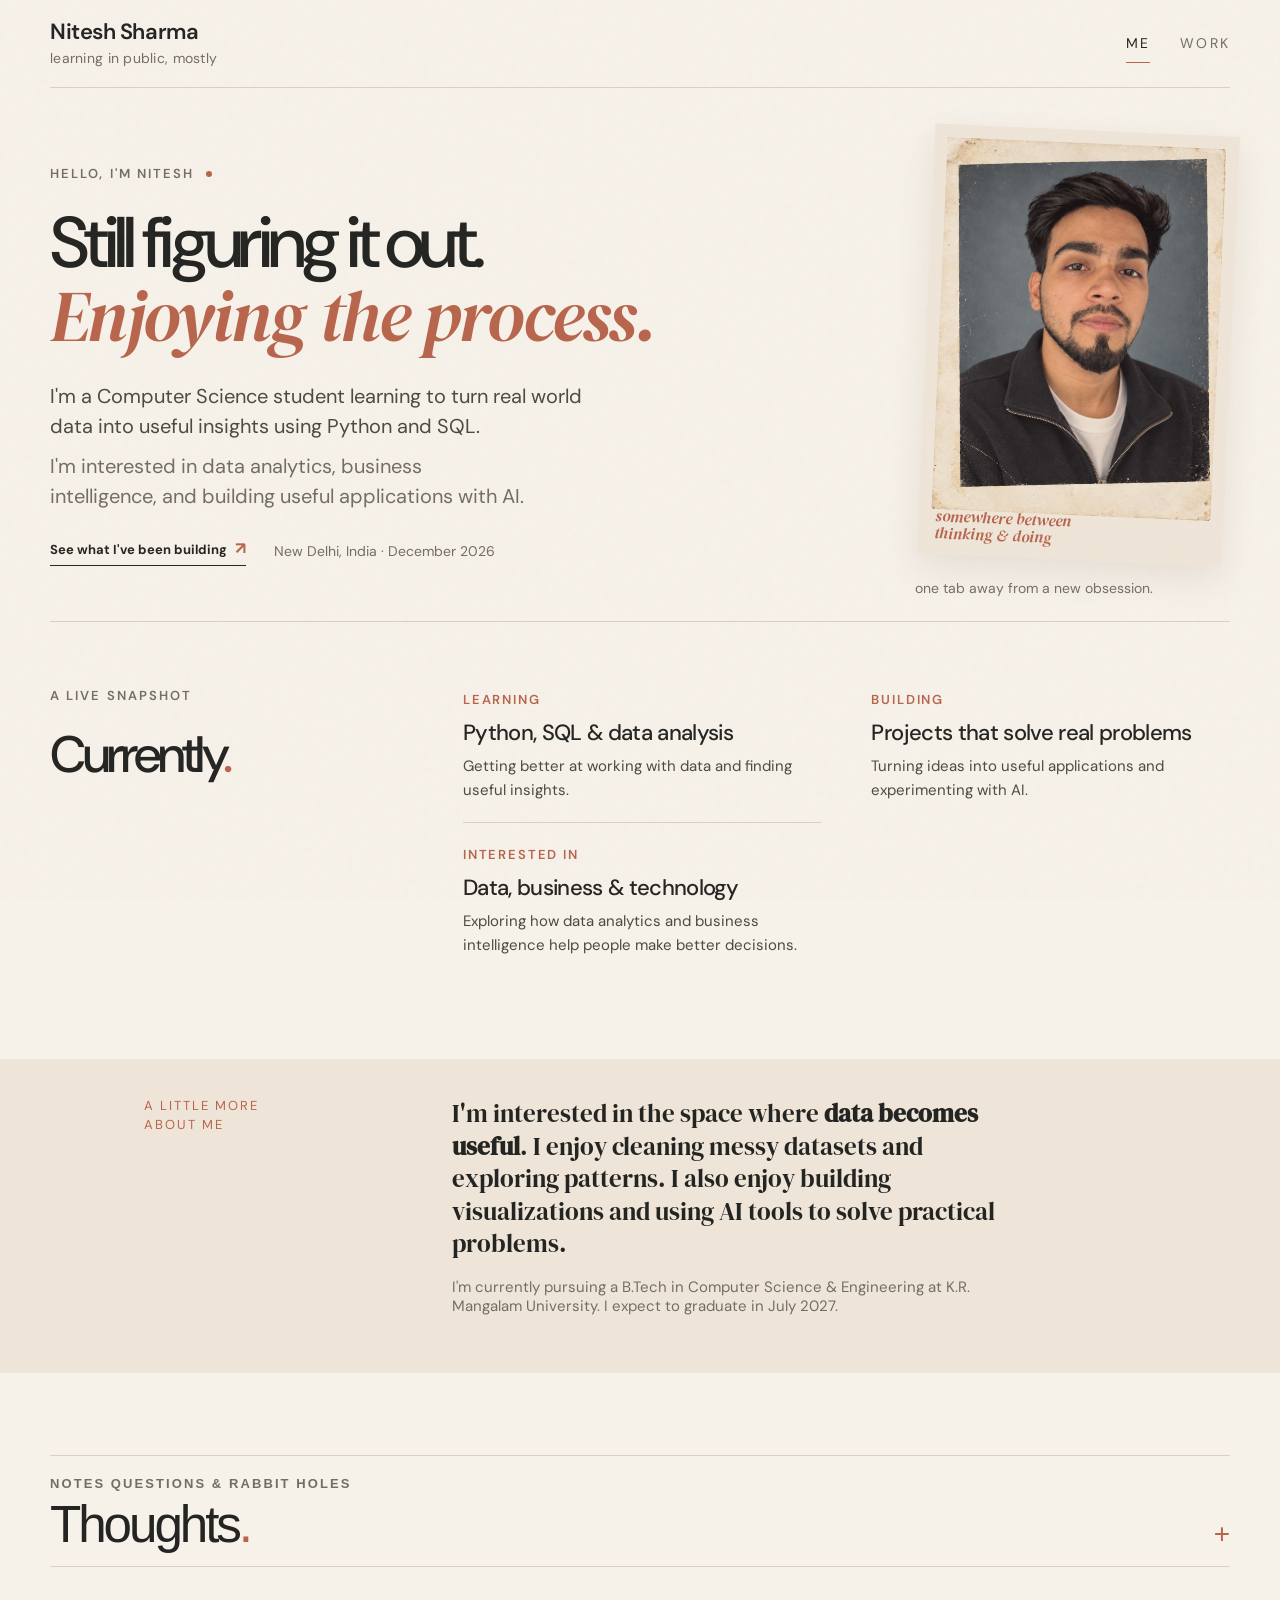
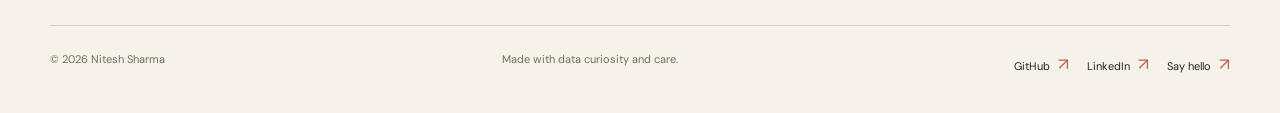
==== index.html @ 323d0383 "Update index.html for improved content clarity; enhance script.js for better project descriptions an" ====
<!doctype html>
<html lang="en">
  <head>
    <meta charset="UTF-8" />
    <meta name="viewport" content="width=device-width, initial-scale=1" />
    <meta name="description" content="Nitesh Sharma. A Computer Science student focused on data analysis business intelligence and AI applications." />
    <meta name="theme-color" content="#f6f1e9" />
    <meta property="og:title" content="Nitesh Sharma. A corner of the internet" />
    <meta property="og:description" content="Computer Science student focused on data analysis business intelligence and AI applications." />
    <meta property="og:type" content="website" />
    <meta name="twitter:card" content="summary" />
    <title>Nitesh Sharma. A corner of the internet</title>
    <link rel="preconnect" href="https://fonts.googleapis.com" />
    <link rel="preconnect" href="https://fonts.gstatic.com" crossorigin />
    <link href="https://fonts.googleapis.com/css2?family=DM+Sans:wght@400;500;600;700&family=DM+Serif+Display:ital@0;1&display=swap" rel="stylesheet" />
    <link rel="stylesheet" href="styles.css" />
  </head>
  <body>
    <div class="grain" aria-hidden="true"></div>
    <header class="site-header">
      <a class="wordmark" href="#me" data-view-link="me" aria-label="Nitesh Sharma home">
        <span>Nitesh Sharma</span>
        <small>learning in public, mostly</small>
      </a>
      <nav class="view-nav" aria-label="Primary navigation">
        <button class="view-button is-active" data-view="me" aria-pressed="true">Me</button>
        <button class="view-button" data-view="work" aria-pressed="false">Work</button>
      </nav>
    </header>

    <main id="main-content">
      <section class="view-panel is-active" data-panel="me" aria-labelledby="me-title">
        <div class="me-intro">
          <div class="intro-copy">
            <p class="eyebrow">Hello, I'm Nitesh <span class="eyebrow-dot" role="img" aria-label="spider-sense"></span></p>
            <h1 id="me-title">Still figuring it out.<br /><em>Enjoying the process.</em></h1>
            <p class="lede">I'm a Computer Science student learning to turn real world data into useful insights using Python and SQL.</p>
            <p class="lede lede-small">I'm interested in data analytics, business intelligence, and building useful applications with AI.</p>
            <div class="intro-actions">
              <button class="text-link" data-view-jump="work">See what I've been building <span>↗</span></button>
              <span class="location-note">New Delhi, India · <span id="current-date"></span></span>
            </div>
          </div>
          <figure class="portrait-wrap">
            <div class="portrait-frame">
              <img src="nitesh-details/NiteshPortrait.jpg" alt="Portrait of Nitesh Sharma" />
              <span class="portrait-caption">somewhere between<br />thinking &amp; doing</span>
            </div>
            <figcaption>one tab away from a new obsession.</figcaption>
          </figure>
        </div>

        <div class="section-rule"></div>
        <section class="currently-section" aria-labelledby="currently-title">
          <div class="section-heading">
            <p class="eyebrow">A live snapshot</p>
            <h2 id="currently-title">Currently<span class="accent">.</span></h2>
          </div>
          <div class="snapshot-list" id="snapshot-list"></div>
        </section>

        <section class="about-strip">
          <div class="about-label">A little more<br />about me</div>
          <div class="about-copy">
            <p>I'm interested in the space where <strong>data becomes useful</strong>. I enjoy cleaning messy datasets and exploring patterns. I also enjoy building visualizations and using AI tools to solve practical problems.</p>
            <p>I'm currently pursuing a B.Tech in Computer Science &amp; Engineering at K.R. Mangalam University. I expect to graduate in July 2027.</p>
          </div>
        </section>

        <section class="thoughts-section thoughts-collapsible" aria-labelledby="writing-title">
          <button class="thoughts-toggle" type="button" aria-expanded="false" aria-controls="thoughts-content">
            <span>
              <span class="eyebrow">Notes questions &amp; rabbit holes</span>
              <span class="thoughts-toggle-title" id="writing-title">Thoughts<span class="accent">.</span></span>
            </span>
            <span class="thoughts-toggle-icon" aria-hidden="true">+</span>
          </button>
          <div id="thoughts-content" class="thoughts-content" hidden>
            <p class="thoughts-intro">A place to put things before they disappear. Lessons observations and unfinished thoughts.</p>
            <div class="thoughts-list" id="thoughts-list"></div>
          </div>
        </section>

      </section>

      <section class="view-panel" data-panel="work" aria-labelledby="work-title" hidden>
        <div class="view-hero">
          <p class="eyebrow">The professional side</p>
          <h1 id="work-title">Things I've <em>Built.</em></h1>
          <p class="lede">A collection of projects, experiments, and skills picked up by making real things instead of collecting certificates and percentages.</p>
          <a class="button-link resume-link" href="nitesh-details/Nitesh_Sharma.pdf" target="_blank" rel="noopener" aria-label="View resume">View Resume <span>↗</span></a>
        </div>
        <section class="projects-section" aria-labelledby="projects-title">
          <div class="section-heading inline-heading"><div><p class="eyebrow">Selected work</p><h2 id="projects-title">Projects<span class="accent">.</span></h2></div><span class="section-aside">click a project to open it</span></div>
          <div class="projects-list" id="projects-list"></div>
        </section>
        <section class="experience-section" aria-labelledby="experience-title">
          <div class="section-heading inline-heading"><div><p class="eyebrow">Applied experience</p><h2 id="experience-title">Simulations<span class="accent">.</span></h2></div><span class="section-aside">real world case studies</span></div>
          <div class="experience-list" id="experience-list"></div>
        </section>
        <div class="work-grid">
          <section class="skills-section" aria-labelledby="skills-title"><p class="eyebrow">The toolkit</p><h2 id="skills-title">Skills<span class="accent">.</span></h2><div id="skills-list" class="skills-list"></div></section>
          <section class="credentials-section" aria-labelledby="education-title"><p class="eyebrow">The groundwork</p><h2 id="education-title">Education &amp; credentials<span class="accent">.</span></h2><div class="education-item"><span class="item-year">Expected July 2027</span><h3>B.Tech Computer Science &amp; Engineering</h3><p>K.R. Mangalam University · Haryana, India</p></div><div class="credential-list" id="credential-list"></div></section>
        </div>
      </section>

    </main>

    <footer class="site-footer"><span>© <span id="year">2026</span> Nitesh Sharma</span><span>Made with data curiosity and care.</span><span class="social-links"><a href="https://github.com/niteshcore" target="_blank" rel="noopener">GitHub <span>↗</span></a><a href="https://www.linkedin.com/in/nitesh-sharma/" target="_blank" rel="noopener">LinkedIn <span>↗</span></a><a href="mailto:niteshs11a@gmail.com">Say hello <span>↗</span></a></span></footer>
    <script src="script.js"></script>
  </body>
</html>
---- styles.css ----
:root {
    --paper:#f6f1e9;
    --paper-deep:#eee5d8;
    --ink:#242522;
    --muted:#736e64;
    --line:#d9d0c2;
    --terracotta:#b8654c;
    --olive:#77805b;
    --serif:"DM Serif Display",Georgia,serif;
    --sans:"DM Sans",Arial,sans-serif
}

* {
    box-sizing:border-box
}

html {
    scroll-behavior:smooth
}

body {
    margin:0;
    background:var(--paper);
    color:var(--ink);
    font-family:var(--sans);
    font-size:16px;
    line-height:1.6
}

.grain {
    position:fixed;
    inset:0;
    pointer-events:none;
    opacity:.035;
    background-image:url("data:image/svg+xml,%3Csvg viewBox='0 0 180 180' xmlns='http://www.w3.org/2000/svg'%3E%3Cfilter id='n'%3E%3CfeTurbulence type='fractalNoise' baseFrequency='.8' numOctaves='3' stitchTiles='stitch'/%3E%3C/filter%3E%3Crect width='100%25' height='100%25' filter='url(%23n)' opacity='.7'/%3E%3C/svg%3E");
    z-index:5
}

.site-header,main,.site-footer {
    width:min(1180px,calc(100% - 64px));
    margin:auto
}

.site-header {
    height:104px;
    display:flex;
    align-items:center;
    justify-content:space-between;
    border-bottom:1px solid var(--line)
}

.wordmark {
    color:var(--ink);
    text-decoration:none;
    display:flex;
    flex-direction:column;
    line-height:1.1;
    font-weight:600;
    letter-spacing:-.02em
}

.wordmark small {
    font-weight:400;
    color:var(--muted);
    font-size:11px;
    letter-spacing:.02em;
    margin-top:7px
}

.view-nav {
    display:flex;
    gap:30px;
    margin-left:100px
}

.view-button {
    font:inherit;
    background:none;
    border:0;
    padding:8px 0;
    color:var(--muted);
    cursor:pointer;
    text-transform:uppercase;
    letter-spacing:.16em;
    font-size:11px;
    position:relative
}

.view-button:after {
    content:"";
    position:absolute;
    height:1px;
    left:0;
    right:100%;
    bottom:0;
    background:var(--terracotta);
    transition:right .25s
}

.view-button:hover,.view-button.is-active {
    color:var(--ink)
}

.view-button.is-active:after {
    right:0
}

.header-mark {
    color:var(--terracotta);
    font-size:24px;
    transform:rotate(15deg)
}

.view-panel {
    padding:82px 0 110px;
    animation:appear .42s ease both
}

.view-panel[hidden] {
    display:none
}

@keyframes appear {
    from {
        opacity:0;
        transform:translateY(8px)
    }
    to {
        opacity:1;
        transform:none
    }
}

.me-intro {
    display:grid;
    grid-template-columns:1.35fr .65fr;
    gap:100px;
    align-items:center;
    min-height:510px
}

.eyebrow {
    text-transform:uppercase;
    letter-spacing:.16em;
    font-size:10px;
    color:var(--muted);
    font-weight:600;
    margin:0 0 22px
}

.eyebrow-dot {
    display:inline-block;
    width:6px;
    height:6px;
    border-radius:50%;
    background:var(--terracotta);
    margin:0 0 1px 7px
}

h1,h2,h3,p {
    margin-top:0
}

h1 {
    font-size:clamp(50px,6.3vw,84px);
    line-height:1.02;
    letter-spacing:-.065em;
    font-weight:500;
    margin-bottom:28px
}

h1 em,h2 em {
    font-family:var(--serif);
    font-weight:400;
    letter-spacing:-.03em;
    color:var(--terracotta)
}

h2 {
    font-size:clamp(36px,4vw,52px);
    line-height:1;
    letter-spacing:-.06em;
    font-weight:500;
    margin-bottom:38px
}

.accent {
    color:var(--terracotta)
}

.lede {
    font-size:19px;
    line-height:1.55;
    max-width:570px;
    color:#4b4a43;
    margin-bottom:16px
}

.intro-copy > .lede:first-of-type {
    color:var(--ink)
}

.lede-small {
    font-size:15px;
    color:var(--muted);
    max-width:480px
}

.intro-actions {
    display:flex;
    align-items:center;
    gap:28px;
    margin-top:40px
}

.text-link {
    border:0;
    background:none;
    color:var(--ink);
    padding:0;
    font:600 12px var(--sans);
    cursor:pointer;
    border-bottom:1px solid var(--ink);
    padding-bottom:5px
}

.text-link span,.button-link span,.site-footer a span {
    color:var(--terracotta);
    font-size:17px;
    margin-left:5px
}

.location-note {
    font-size:11px;
    color:var(--muted)
}

.portrait-wrap {
    margin:0;
    transform:rotate(2.5deg)
}

.portrait-frame {
    background:var(--paper-deep);
    padding:13px 13px 45px;
    position:relative;
    box-shadow:0 14px 35px rgba(75,57,38,.09)
}

.portrait-frame img {
    display:block;
    width:100%;
    aspect-ratio:3/4;
    object-fit:cover;
    object-position:center;
    image-rendering:auto
}

.portrait-caption {
    position:absolute;
    bottom:13px;
    left:17px;
    font-family:var(--serif);
    font-style:italic;
    font-size:16px;
    line-height:1.05;
    color:var(--terracotta)
}

.portrait-wrap figcaption {
    font-size:11px;
    color:var(--muted);
    margin-top:17px;
    transform:rotate(-2.5deg)
}

.section-rule {
    height:1px;
    background:var(--line);
    margin:30px 0 90px
}

.currently-section {
    display:grid;
    grid-template-columns:28% 1fr;
    gap:7%;
    margin-bottom:125px
}

.section-heading h2 {
    margin-bottom:0
}

.snapshot-list {
    display:grid;
    grid-template-columns:1fr 1fr;
    gap:0 50px
}

.snapshot-item {
    border-top:1px solid var(--line);
    padding:18px 0 20px
}

.snapshot-item:nth-child(-n+2) {
    border-top:0;
    padding-top:0
}

.snapshot-label {
    font-size:10px;
    letter-spacing:.14em;
    text-transform:uppercase;
    color:var(--terracotta);
    font-weight:600
}

.snapshot-item p {
    font-size:15px;
    margin:8px 0 0;
    color:#4b4a43
}

.about-strip {
    background:var(--paper-deep);
    padding:52px 8%;
    display:grid;
    grid-template-columns:24% 1fr 50px;
    gap:7%;
    margin:0 calc((1180px - 100vw)/2) 120px;
    padding-left:max(8%,calc((100vw - 1180px)/2 + 8%));
    padding-right:max(8%,calc((100vw - 1180px)/2 + 8%));
    position:relative
}

.about-label {
    font-size:11px;
    text-transform:uppercase;
    letter-spacing:.15em;
    color:var(--terracotta);
    line-height:1.4
}

.about-copy p {
    font-family:var(--serif);
    font-size:25px;
    line-height:1.3;
    margin-bottom:18px
}

.about-copy p:last-child {
    font-family:var(--sans);
    font-size:15px;
    color:var(--muted);
    max-width:600px
}

.scribble {
    color:var(--olive);
    font-size:38px;
    align-self:end
}

.inline-heading {
    display:flex;
    justify-content:space-between;
    align-items:end
}

.section-aside {
    font-size:11px;
    color:var(--muted);
    margin-bottom:44px
}

.updates-section {
    margin-bottom:30px
}

.updates-list {
    border-top:1px solid var(--line)
}

.update {
    display:grid;
    grid-template-columns:180px 1fr;
    gap:30px;
    padding:24px 0;
    border-bottom:1px solid var(--line)
}

.update time {
    font-size:11px;
    text-transform:uppercase;
    letter-spacing:.12em;
    color:var(--terracotta)
}

.update p {
    margin:0;
    max-width:650px;
    color:#4b4a43
}

.view-hero {
    max-width:760px;
    margin-bottom:110px
}

.view-hero .lede {
    max-width:570px
}

.resume-link {
    margin-top:22px
}

.projects-list {
    border-top:1px solid var(--line)
}

.project {
    border-bottom:1px solid var(--line);
    padding:28px 0;
    cursor:pointer
}

.project-head {
    display:grid;
    grid-template-columns:60px 1fr auto;
    gap:22px;
    align-items:baseline
}

.project-number {
    font-size:11px;
    color:var(--terracotta);
    letter-spacing:.12em
}

.project h3 {
    font-size:25px;
    letter-spacing:-.04em;
    margin:0;
    font-weight:500
}

.project-summary {
    font-size:13px;
    color:var(--muted);
    margin:3px 0 0
}

.project-toggle {
    font-size:22px;
    color:var(--terracotta);
    transition:transform .25s
}

.project.is-open .project-toggle {
    transform:rotate(45deg)
}

.project-detail {
    display:none;
    margin:24px 0 5px 82px;
    max-width:620px
}

.project.is-open .project-detail {
    display:block;
    animation:appear .25s ease
}

.project-detail p {
    font-size:14px;
    color:#4b4a43
}

.tech-list {
    display:flex;
    gap:8px;
    flex-wrap:wrap
}

.tech-list span {
    font-size:10px;
    letter-spacing:.06em;
    color:var(--olive);
    border-bottom:1px solid var(--olive);
    padding-bottom:2px
}

.project-link {
    display:inline-block;
    margin-top:22px;
    color:var(--ink);
    font-size:12px;
    font-weight:600;
    text-decoration:none;
    border-bottom:1px solid var(--ink);
    padding-bottom:5px
}

.project-link span {
    color:var(--terracotta);
    font-size:17px;
    margin-left:5px
}

.work-grid {
    display:grid;
    grid-template-columns:1fr 1fr;
    gap:12%;
    margin-top:115px
}

.skills-section,.credentials-section {
    border-top:1px solid var(--line);
    padding-top:28px
}

.skills-list {
    display:grid;
    grid-template-columns:1fr 1fr;
    gap:27px 35px
}

.skill-group h3 {
    font-size:11px;
    text-transform:uppercase;
    letter-spacing:.12em;
    color:var(--terracotta);
    margin-bottom:7px
}

.skill-group p {
    font-size:14px;
    color:#4b4a43;
    margin:0
}

.education-item {
    border-top:1px solid var(--line);
    padding-top:18px;
    margin-bottom:25px
}

.item-year {
    font-size:10px;
    color:var(--terracotta);
    text-transform:uppercase;
    letter-spacing:.12em
}

.education-item h3 {
    font-size:19px;
    font-weight:500;
    margin:6px 0 2px
}

.education-item p {
    font-size:14px;
    color:var(--muted);
    margin:0
}

.credential-list {
    margin-bottom:30px
}

.credential {
    display:flex;
    justify-content:space-between;
    gap:18px;
    font-size:13px;
    color:#4b4a43;
    padding:11px 0;
    border-bottom:1px solid var(--line);
    text-decoration:none
}

.credential span {
    flex:none;
    color:var(--terracotta);
    font-size:11px;
    font-weight:600
}

.credential:hover {
    color:var(--ink)
}

.button-link {
    display:inline-block;
    color:var(--ink);
    text-decoration:none;
    font-size:12px;
    font-weight:600;
    border-bottom:1px solid var(--ink);
    padding-bottom:5px
}

.thoughts-hero {
    max-width:860px
}

.thoughts-list {
    border-top:1px solid var(--line)
}

.thought {
    display:grid;
    grid-template-columns:130px 1fr 30px;
    gap:28px;
    padding:29px 0;
    border-bottom:1px solid var(--line);
    cursor:pointer
}

.thought time {
    font-size:10px;
    letter-spacing:.13em;
    text-transform:uppercase;
    color:var(--terracotta);
    padding-top:7px
}

.thought h3 {
    font-size:23px;
    line-height:1.2;
    font-weight:500;
    letter-spacing:-.04em;
    margin:0 0 7px
}

.thought p {
    font-size:14px;
    color:var(--muted);
    margin:0;
    max-width:620px
}

.thought-arrow {
    font-size:20px;
    color:var(--terracotta);
    padding-top:4px
}

.thought-body {
    display:none;
    grid-column:2 / 4;
    padding-top:8px;
    font-family:var(--serif);
    font-size:20px;
    line-height:1.45;
    max-width:650px;
    color:#4b4a43
}

.thought.is-open .thought-body {
    display:block;
    animation:appear .25s ease
}

.site-footer {
    border-top:1px solid var(--line);
    padding:25px 0 35px;
    display:flex;
    gap:30px;
    justify-content:space-between;
    color:var(--muted);
    font-size:11px
}

.site-footer a {
    color:var(--ink);
    text-decoration:none
}

.social-links {
    display:flex;
    gap:18px
}

@media(max-width:780px) {
    .site-header,main,.site-footer {
        width:calc(100% - 38px)
    }
    .site-header {
        height:90px
    }
    .view-nav {
        gap:18px;
        margin-left:20px
    }
    .header-mark {
        display:none
    }
    .view-panel {
        padding:58px 0 75px
    }
    .me-intro {
        display:flex;
        flex-direction:column;
        gap:45px;
        align-items:stretch;
        min-height:0
    }
    .intro-copy {
        order:1
    }
    .portrait-wrap {
        order:2;
        max-width:270px;
        align-self:flex-end;
        margin-right:8%
    }
    .intro-actions {
        align-items:flex-start;
        flex-direction:column;
        gap:15px
    }
    .section-rule {
        margin:65px 0
    }
    .currently-section {
        display:block;
        margin-bottom:80px
    }
    .snapshot-list {
        margin-top:40px;
        gap:0 22px
    }
    .snapshot-item:nth-child(-n+2) {
        border-top:1px solid var(--line);
        padding-top:18px
    }
    .about-strip {
        display:block;
        margin:0 -19px 80px;
        padding:40px 19px
    }
    .about-label {
        margin-bottom:28px
    }
    .about-copy p {
        font-size:23px
    }
    .scribble {
        position:absolute;
        right:20px;
        bottom:25px
    }
    .inline-heading {
        display:block
    }
    .section-aside {
        display:block;
        margin:0 0 25px
    }
    .update {
        grid-template-columns:1fr;
        gap:7px
    }
    .work-grid {
        display:block;
        margin-top:80px
    }
    .skills-section {
        margin-bottom:70px
    }
    .thought {
        grid-template-columns:95px 1fr 20px;
        gap:12px
    }
    .thought h3 {
        font-size:18px
    }
    .thought-body {
        grid-column:2 / 4;
        font-size:18px
    }
    .site-footer {
        flex-wrap:wrap;
        gap:8px 20px
    }
    .site-footer span:nth-child(2) {
        display:none
    }
}

@media(max-width:420px) {
    h1 {
        font-size:48px
    }
    .lede {
        font-size:17px
    }
    .snapshot-list {
        display:block
    }
    .snapshot-item {
        border-top:1px solid var(--line)!important;
        padding-top:17px!important
    }
    .skills-list {
        display:block
    }
    .skill-group {
        margin-bottom:22px
    }
    .thought {
        grid-template-columns:1fr 24px
    }
    .thought time {
        grid-column:1 / 3
    }
    .thought h3 {
        grid-column:1
    }
    .thought-arrow {
        grid-column:2;
        grid-row:2
    }
    .thought p {
        grid-column:1 / 3
    }
    .thought-body {
        grid-column:1 / 3
    }
}

.wordmark {
    font-size:18px
}

.wordmark small {
    font-size:12px
}

.view-button {
    font-size:12px
}

.eyebrow,.about-label {
    font-size:11px
}

.location-note,.section-aside,.portrait-wrap figcaption {
    font-size:12px
}

.snapshot-label,.project-number,.skill-group h3,.item-year,.thought time {
    font-size:11px
}

.wordmark {
    font-size:22px
}

.wordmark small {
    font-size:14px
}

.view-button {
    font-size:14px
}

.eyebrow,.about-label {
    font-size:13px
}

.location-note,.section-aside,.portrait-wrap figcaption {
    font-size:14px
}

.snapshot-label,.project-number,.skill-group h3,.item-year,.thought time {
    font-size:13px
}

.experience-section {
    margin-top:115px
}

.experience-list {
    border-top:1px solid var(--line)
}

.experience-item {
    display:grid;
    grid-template-columns:280px 1fr;
    gap:40px;
    padding:24px 0;
    border-bottom:1px solid var(--line)
}

.experience-item h3 {
    font-size:20px;
    letter-spacing:-.03em;
    font-weight:500;
    margin:0 0 4px
}

.experience-item>p {
    font-size:14px;
    color:#4b4a43;
    margin:0;
    max-width:650px
}

.wordmark {
    font-size:22px
}

.wordmark small {
    font-size:14px
}

.view-button {
    font-size:14px
}

.eyebrow,.about-label {
    font-size:13px
}

.location-note,.section-aside,.portrait-wrap figcaption {
    font-size:14px
}

.snapshot-label,.project-number,.skill-group h3,.item-year,.thought time {
    font-size:13px
}

/* Compact editorial spacing experiment */

.site-header {
    height:88px
}

.view-panel {
    padding:58px 0 78px
}

.me-intro {
    gap:72px;
    min-height:420px
}

.portrait-wrap {
    max-width:280px;
    justify-self:end
}

.section-rule {
    margin:22px 0 64px
}

.currently-section {
    margin-bottom:82px
}

.about-strip {
    margin-bottom:82px;
    padding-top:38px;
    padding-bottom:38px
}

.view-hero {
    margin-bottom:76px
}

.experience-section {
    margin-top:78px
}

.work-grid {
    margin-top:78px
}

.skills-section,.credentials-section {
    padding-top:22px
}

.thoughts-hero {
    margin-bottom:76px
}

.thought {
    padding:22px 0
}

.me-intro h1 {
    font-size:clamp(50px,5.6vw,74px)
}

@media(min-width:781px) {
    .me-intro .portrait-wrap {
        max-width:305px
    }
}

@media(min-width:781px) {
    .view-panel[data-panel=me] {
        padding-top:42px;
        padding-bottom:58px
    }
    .view-panel[data-panel=me] .me-intro {
        min-height:380px
    }
    .view-panel[data-panel=me] .lede {
        font-size:20px;
        line-height:1.5;
        margin-bottom:10px
    }
    .view-panel[data-panel=me] .intro-actions {
        margin-top:26px
    }
    .view-panel[data-panel=me] .text-link {
        font-size:13px;
        font-weight:700;
        padding-bottom:6px
    }
}

.snapshot-title {
    font-size:22px;
    line-height:1.2;
    letter-spacing:-.03em;
    font-weight:500;
    margin:8px 0 0
}

.thoughts-collapsible {
    border-top:1px solid var(--line);
    padding-top:20px
}

.thoughts-toggle {
    width:100%;
    display:flex;
    align-items:end;
    justify-content:space-between;
    border:0;
    border-bottom:1px solid var(--line);
    padding:0 0 16px;
    background:none;
    color:var(--ink);
    text-align:left;
    cursor:pointer
}

.thoughts-toggle>span:first-child {
    display:flex;
    flex-direction:column;
    gap:8px
}

.thoughts-toggle .eyebrow {
    margin:0
}

.thoughts-toggle-title {
    font-size:clamp(36px,4vw,52px);
    line-height:1;
    letter-spacing:-.06em;
    font-weight:500
}

.thoughts-toggle-icon {
    font-size:28px;
    font-weight:300;
    color:var(--terracotta);
    transition:transform .25s ease
}

.thoughts-toggle[aria-expanded=true] .thoughts-toggle-icon {
    transform:rotate(45deg)
}

.thoughts-content {
    padding-top:22px
}

.thoughts-intro {
    font-size:14px;
    color:var(--muted);
    margin:0 0 18px;
    max-width:570px
}
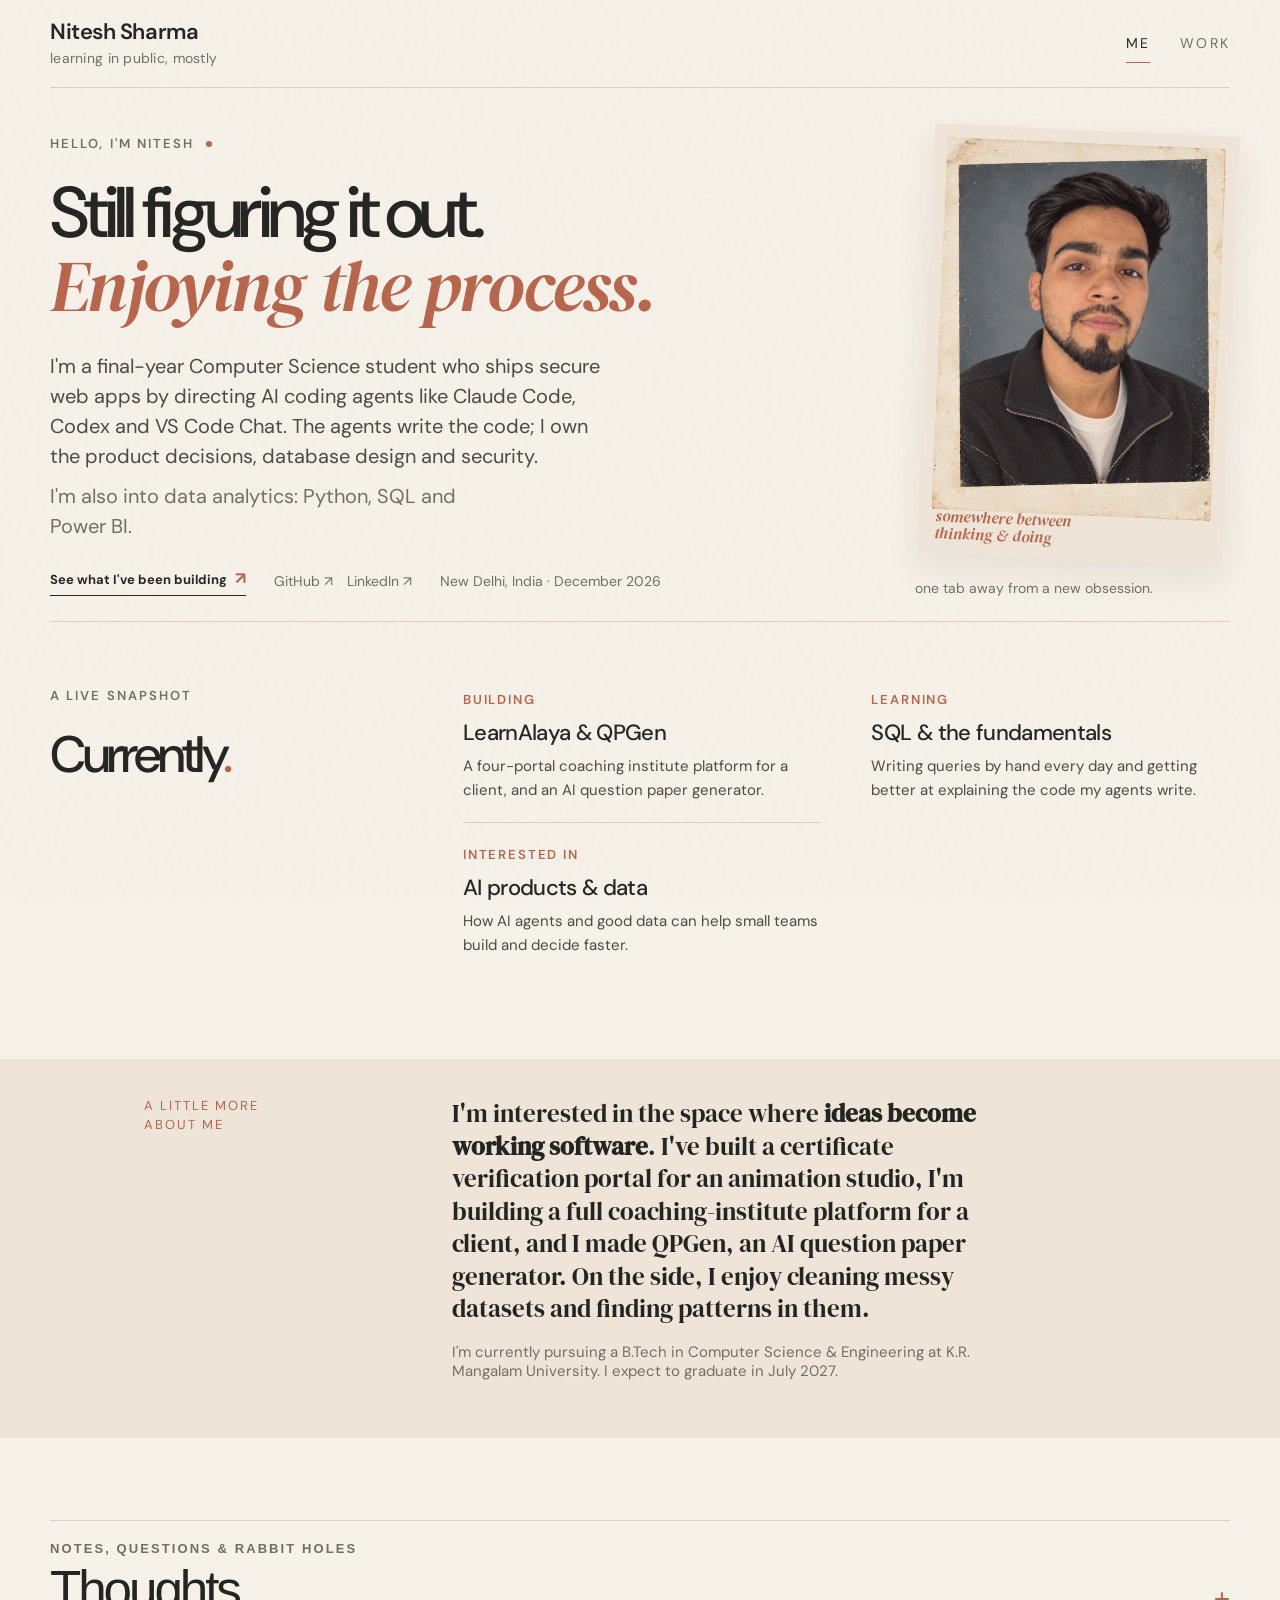
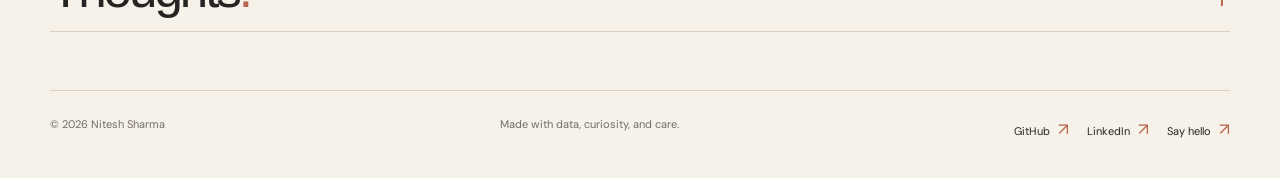
==== commit 4ef001f8: "Remove unnecessary .DS_Store files, update index.html with improved descriptions and new project det" ====
--- a/index.html
+++ b/index.html
@@ -3,10 +3,10 @@
   <head>
     <meta charset="UTF-8" />
     <meta name="viewport" content="width=device-width, initial-scale=1" />
-    <meta name="description" content="Nitesh Sharma. A Computer Science student focused on data analysis business intelligence and AI applications." />
+    <meta name="description" content="Nitesh Sharma. A Computer Science student focused on data analysis, business intelligence and AI applications." />
     <meta name="theme-color" content="#f6f1e9" />
     <meta property="og:title" content="Nitesh Sharma. A corner of the internet" />
-    <meta property="og:description" content="Computer Science student focused on data analysis business intelligence and AI applications." />
+    <meta property="og:description" content="Computer Science student focused on data analysis, business intelligence and AI applications." />
     <meta property="og:type" content="website" />
     <meta name="twitter:card" content="summary" />
     <title>Nitesh Sharma. A corner of the internet</title>
@@ -14,6 +14,7 @@
     <link rel="preconnect" href="https://fonts.gstatic.com" crossorigin />
     <link href="https://fonts.googleapis.com/css2?family=DM+Sans:wght@400;500;600;700&family=DM+Serif+Display:ital@0;1&display=swap" rel="stylesheet" />
     <link rel="stylesheet" href="styles.css" />
+    <link rel="icon" href="data:," />
   </head>
   <body>
     <div class="grain" aria-hidden="true"></div>
@@ -34,10 +35,11 @@
           <div class="intro-copy">
             <p class="eyebrow">Hello, I'm Nitesh <span class="eyebrow-dot" role="img" aria-label="spider-sense"></span></p>
             <h1 id="me-title">Still figuring it out.<br /><em>Enjoying the process.</em></h1>
-            <p class="lede">I'm a Computer Science student learning to turn real world data into useful insights using Python and SQL.</p>
-            <p class="lede lede-small">I'm interested in data analytics, business intelligence, and building useful applications with AI.</p>
+            <p class="lede">I'm a final-year Computer Science student who ships secure web apps by directing AI coding agents like Claude Code, Codex and VS Code Chat. The agents write the code; I own the product decisions, database design and security.</p>
+            <p class="lede lede-small">I'm also into data analytics: Python, SQL and Power BI.</p>
             <div class="intro-actions">
               <button class="text-link" data-view-jump="work">See what I've been building <span>↗</span></button>
+              <span class="location-note hero-links"><a href="https://github.com/niteshcore" target="_blank" rel="noopener">GitHub ↗</a><a href="https://www.linkedin.com/in/niteshscore/" target="_blank" rel="noopener">LinkedIn ↗</a></span>
               <span class="location-note">New Delhi, India · <span id="current-date"></span></span>
             </div>
           </div>
@@ -62,7 +64,7 @@
         <section class="about-strip">
           <div class="about-label">A little more<br />about me</div>
           <div class="about-copy">
-            <p>I'm interested in the space where <strong>data becomes useful</strong>. I enjoy cleaning messy datasets and exploring patterns. I also enjoy building visualizations and using AI tools to solve practical problems.</p>
+            <p>I'm interested in the space where <strong>ideas become working software</strong>. I've built a certificate verification portal for an animation studio, I'm building a full coaching-institute platform for a client, and I made QPGen, an AI question paper generator. On the side, I enjoy cleaning messy datasets and finding patterns in them.</p>
             <p>I'm currently pursuing a B.Tech in Computer Science &amp; Engineering at K.R. Mangalam University. I expect to graduate in July 2027.</p>
           </div>
         </section>
@@ -70,13 +72,13 @@
         <section class="thoughts-section thoughts-collapsible" aria-labelledby="writing-title">
           <button class="thoughts-toggle" type="button" aria-expanded="false" aria-controls="thoughts-content">
             <span>
-              <span class="eyebrow">Notes questions &amp; rabbit holes</span>
+              <span class="eyebrow">Notes, questions &amp; rabbit holes</span>
               <span class="thoughts-toggle-title" id="writing-title">Thoughts<span class="accent">.</span></span>
             </span>
             <span class="thoughts-toggle-icon" aria-hidden="true">+</span>
           </button>
           <div id="thoughts-content" class="thoughts-content" hidden>
-            <p class="thoughts-intro">A place to put things before they disappear. Lessons observations and unfinished thoughts.</p>
+            <p class="thoughts-intro">A place to put things before they disappear. Lessons, observations and unfinished thoughts.</p>
             <div class="thoughts-list" id="thoughts-list"></div>
           </div>
         </section>
@@ -88,15 +90,15 @@
           <p class="eyebrow">The professional side</p>
           <h1 id="work-title">Things I've <em>Built.</em></h1>
           <p class="lede">A collection of projects, experiments, and skills picked up by making real things instead of collecting certificates and percentages.</p>
-          <a class="button-link resume-link" href="nitesh-details/Nitesh_Sharma.pdf" target="_blank" rel="noopener" aria-label="View resume">View Resume <span>↗</span></a>
+          <a class="button-link resume-link" href="nitesh-details/Nitesh_Sharma_Resume.pdf" target="_blank" rel="noopener" aria-label="View resume">View Resume <span>↗</span></a>
         </div>
+        <section class="experience-section" aria-labelledby="experience-title">
+          <div class="section-heading inline-heading"><div><p class="eyebrow">Where I've worked</p><h2 id="experience-title">Experience<span class="accent">.</span></h2></div></div>
+          <div class="experience-list" id="experience-list"></div>
+        </section>
         <section class="projects-section" aria-labelledby="projects-title">
           <div class="section-heading inline-heading"><div><p class="eyebrow">Selected work</p><h2 id="projects-title">Projects<span class="accent">.</span></h2></div><span class="section-aside">click a project to open it</span></div>
           <div class="projects-list" id="projects-list"></div>
-        </section>
-        <section class="experience-section" aria-labelledby="experience-title">
-          <div class="section-heading inline-heading"><div><p class="eyebrow">Applied experience</p><h2 id="experience-title">Simulations<span class="accent">.</span></h2></div><span class="section-aside">real world case studies</span></div>
-          <div class="experience-list" id="experience-list"></div>
         </section>
         <div class="work-grid">
           <section class="skills-section" aria-labelledby="skills-title"><p class="eyebrow">The toolkit</p><h2 id="skills-title">Skills<span class="accent">.</span></h2><div id="skills-list" class="skills-list"></div></section>
@@ -106,7 +108,11 @@
 
     </main>
 
-    <footer class="site-footer"><span>© <span id="year">2026</span> Nitesh Sharma</span><span>Made with data curiosity and care.</span><span class="social-links"><a href="https://github.com/niteshcore" target="_blank" rel="noopener">GitHub <span>↗</span></a><a href="https://www.linkedin.com/in/nitesh-sharma/" target="_blank" rel="noopener">LinkedIn <span>↗</span></a><a href="mailto:niteshs11a@gmail.com">Say hello <span>↗</span></a></span></footer>
+    <footer class="site-footer"><span>© <span id="year">2026</span> Nitesh Sharma</span><span>Made with data, curiosity, and care.</span><span class="social-links"><a href="https://github.com/niteshcore" target="_blank" rel="noopener">GitHub <span>↗</span></a><a href="https://www.linkedin.com/in/niteshscore/" target="_blank" rel="noopener">LinkedIn <span>↗</span></a><a href="mailto:niteshs11a@gmail.com">Say hello <span>↗</span></a></span></footer>
+    <div class="lightbox" id="lightbox" role="dialog" aria-modal="true" aria-label="Enlarged project image" hidden>
+      <button class="lightbox-close" type="button" aria-label="Close image">×</button>
+      <img id="lightbox-image" alt="" />
+    </div>
     <script src="script.js"></script>
   </body>
 </html>
--- a/styles.css
+++ b/styles.css
@@ -902,11 +902,20 @@
     margin:0 0 4px
 }
 
-.experience-item>p {
+.experience-item>ul {
     font-size:14px;
     color:#4b4a43;
     margin:0;
+    padding-left:18px;
     max-width:650px
+}
+
+.experience-item li+li {
+    margin-top:8px
+}
+
+.experience-item li::marker {
+    color:var(--terracotta)
 }
 
 .wordmark {
@@ -1089,3 +1098,123 @@
     margin:0 0 18px;
     max-width:570px
 }
+
+.experience-section+.projects-section {
+    margin-top:78px
+}
+
+.intro-actions {
+    flex-wrap:wrap
+}
+
+.lede-small {
+    text-wrap:pretty
+}
+
+.hero-links {
+    display:inline-flex;
+    gap:14px
+}
+
+.hero-links a {
+    color:inherit;
+    text-decoration:none
+}
+
+.hero-links a:hover {
+    color:var(--ink)
+}
+
+.project-links {
+    display:flex;
+    flex-wrap:wrap;
+    gap:0 22px
+}
+
+.project-gallery {
+    display:grid;
+    grid-template-columns:1fr 1fr;
+    gap:18px;
+    margin-top:24px;
+    cursor:default
+}
+
+.gallery-item {
+    margin:0;
+    min-width:0
+}
+
+.gallery-thumb {
+    display:block;
+    width:100%;
+    padding:0;
+    border:1px solid var(--line);
+    background:none;
+    cursor:zoom-in
+}
+
+.gallery-thumb img {
+    display:block;
+    width:100%;
+    aspect-ratio:16/9;
+    object-fit:cover;
+    object-position:top
+}
+
+.gallery-item figcaption {
+    font-size:12px;
+    color:var(--muted);
+    margin-top:6px
+}
+
+.lightbox {
+    position:fixed;
+    inset:0;
+    z-index:10;
+    display:flex;
+    align-items:center;
+    justify-content:center;
+    padding:56px 24px;
+    background:rgba(36,37,34,.9);
+    cursor:zoom-out
+}
+
+.lightbox[hidden] {
+    display:none
+}
+
+.lightbox img {
+    display:block;
+    max-width:100%;
+    max-height:100%;
+    cursor:default
+}
+
+.lightbox-close {
+    position:absolute;
+    top:10px;
+    right:14px;
+    border:0;
+    background:none;
+    color:var(--paper);
+    font:300 34px/1 var(--sans);
+    padding:4px 10px;
+    cursor:pointer
+}
+
+.lightbox-open {
+    overflow:hidden
+}
+
+@media(max-width:780px) {
+    .experience-section .section-heading {
+        margin-bottom:25px
+    }
+    .experience-item {
+        grid-template-columns:1fr;
+        gap:14px
+    }
+    .project-gallery {
+        grid-template-columns:1fr
+    }
+}
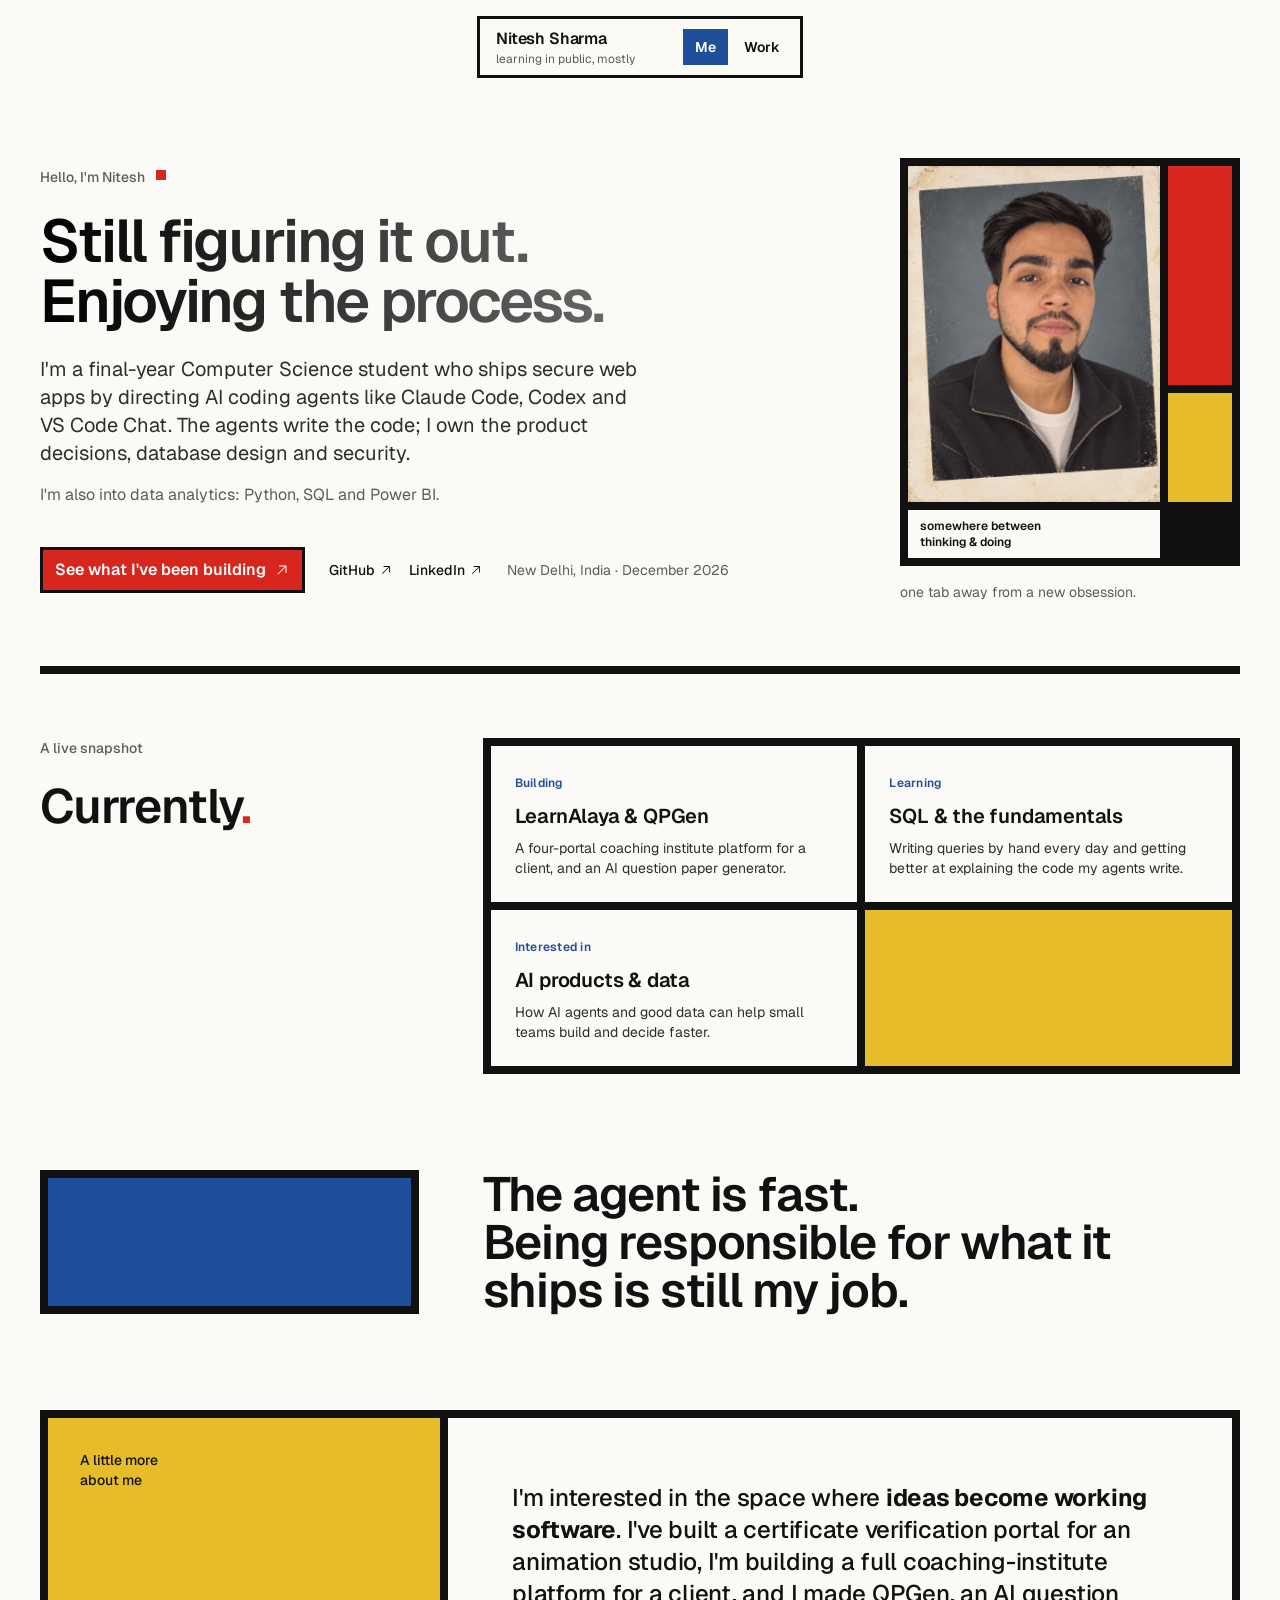
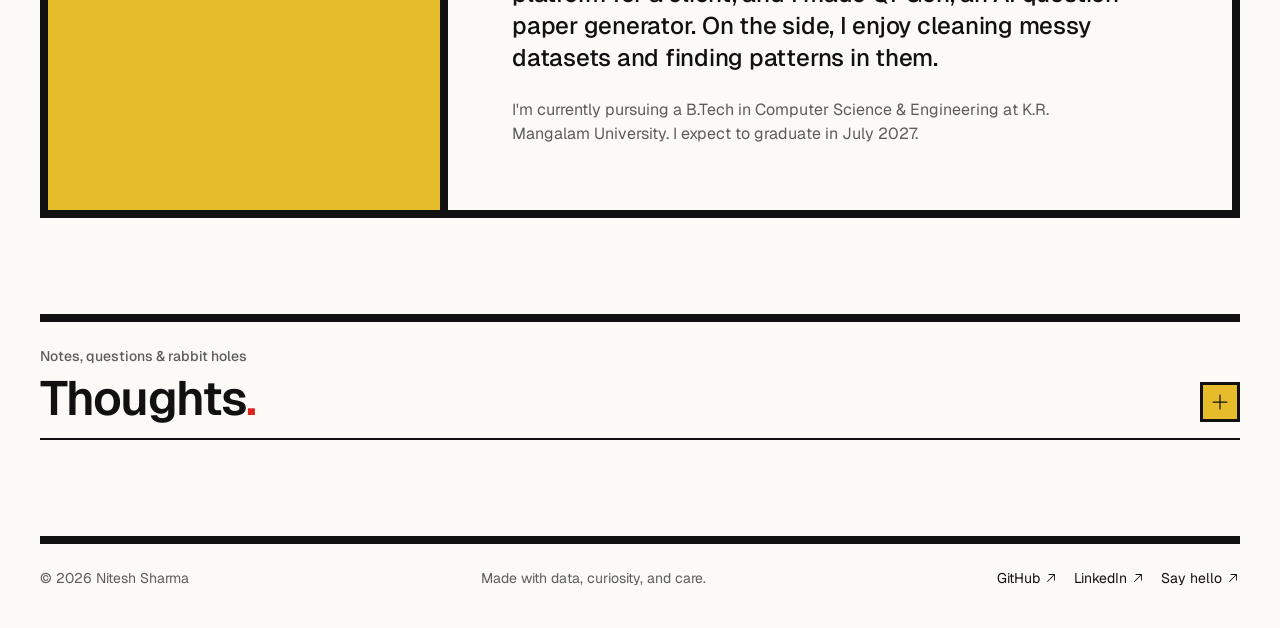
==== commit 19d1f96d: "Add comprehensive landing page design guidelines and visual system" ====
--- a/index.html
+++ b/index.html
@@ -3,21 +3,21 @@
   <head>
     <meta charset="UTF-8" />
     <meta name="viewport" content="width=device-width, initial-scale=1" />
-    <meta name="description" content="Nitesh Sharma. A Computer Science student focused on data analysis, business intelligence and AI applications." />
-    <meta name="theme-color" content="#f6f1e9" />
+    <meta name="description" content="Nitesh Sharma — final-year CS student who ships secure web apps with AI coding agents, and explores data with Python, SQL and Power BI." />
+    <meta name="theme-color" content="#fbfaf6" />
     <meta property="og:title" content="Nitesh Sharma. A corner of the internet" />
-    <meta property="og:description" content="Computer Science student focused on data analysis, business intelligence and AI applications." />
+    <meta property="og:description" content="Nitesh Sharma — final-year CS student who ships secure web apps with AI coding agents, and explores data with Python, SQL and Power BI." />
     <meta property="og:type" content="website" />
     <meta name="twitter:card" content="summary" />
     <title>Nitesh Sharma. A corner of the internet</title>
     <link rel="preconnect" href="https://fonts.googleapis.com" />
     <link rel="preconnect" href="https://fonts.gstatic.com" crossorigin />
-    <link href="https://fonts.googleapis.com/css2?family=DM+Sans:wght@400;500;600;700&family=DM+Serif+Display:ital@0;1&display=swap" rel="stylesheet" />
+    <link href="https://fonts.googleapis.com/css2?family=Geist:wght@400;500;600&display=swap" rel="stylesheet" />
     <link rel="stylesheet" href="styles.css" />
-    <link rel="icon" href="data:," />
+    <link rel="icon" href="data:image/svg+xml,%3Csvg xmlns='http://www.w3.org/2000/svg' viewBox='0 0 32 32'%3E%3Crect width='32' height='32' fill='%23111111'/%3E%3Crect x='2' y='2' width='18' height='18' fill='%23d7261e'/%3E%3Crect x='22' y='2' width='8' height='18' fill='%23fbfaf6'/%3E%3Crect x='2' y='22' width='10' height='8' fill='%23fbfaf6'/%3E%3Crect x='14' y='22' width='6' height='8' fill='%231f4e9a'/%3E%3Crect x='22' y='22' width='8' height='8' fill='%23e6bc2a'/%3E%3C/svg%3E" />
   </head>
   <body>
-    <div class="grain" aria-hidden="true"></div>
+    <a class="skip-link" href="#main-content">Skip to content</a>
     <header class="site-header">
       <a class="wordmark" href="#me" data-view-link="me" aria-label="Nitesh Sharma home">
         <span>Nitesh Sharma</span>
@@ -38,8 +38,8 @@
             <p class="lede">I'm a final-year Computer Science student who ships secure web apps by directing AI coding agents like Claude Code, Codex and VS Code Chat. The agents write the code; I own the product decisions, database design and security.</p>
             <p class="lede lede-small">I'm also into data analytics: Python, SQL and Power BI.</p>
             <div class="intro-actions">
-              <button class="text-link" data-view-jump="work">See what I've been building <span>↗</span></button>
-              <span class="location-note hero-links"><a href="https://github.com/niteshcore" target="_blank" rel="noopener">GitHub ↗</a><a href="https://www.linkedin.com/in/niteshscore/" target="_blank" rel="noopener">LinkedIn ↗</a></span>
+              <button class="text-link" data-view-jump="work">See what I've been building <svg class="icon" viewBox="0 0 256 256" aria-hidden="true" focusable="false"><path d="M200,64V168a8,8,0,0,1-16,0V83.31L69.66,197.66a8,8,0,0,1-11.32-11.32L172.69,72H88a8,8,0,0,1,0-16H192A8,8,0,0,1,200,64Z"/></svg></button>
+              <span class="location-note hero-links"><a href="https://github.com/niteshcore" target="_blank" rel="noopener">GitHub <svg class="icon icon-arrow" viewBox="0 0 256 256" aria-hidden="true" focusable="false"><path d="M200,64V168a8,8,0,0,1-16,0V83.31L69.66,197.66a8,8,0,0,1-11.32-11.32L172.69,72H88a8,8,0,0,1,0-16H192A8,8,0,0,1,200,64Z"/></svg></a><a href="https://www.linkedin.com/in/niteshscore/" target="_blank" rel="noopener">LinkedIn <svg class="icon icon-arrow" viewBox="0 0 256 256" aria-hidden="true" focusable="false"><path d="M200,64V168a8,8,0,0,1-16,0V83.31L69.66,197.66a8,8,0,0,1-11.32-11.32L172.69,72H88a8,8,0,0,1,0-16H192A8,8,0,0,1,200,64Z"/></svg></a></span>
               <span class="location-note">New Delhi, India · <span id="current-date"></span></span>
             </div>
           </div>
@@ -61,6 +61,10 @@
           <div class="snapshot-list" id="snapshot-list"></div>
         </section>
 
+        <section class="tagline-section">
+          <p class="tagline">The agent is fast.<br />Being responsible for what it ships is still my job.</p>
+        </section>
+
         <section class="about-strip">
           <div class="about-label">A little more<br />about me</div>
           <div class="about-copy">
@@ -75,7 +79,7 @@
               <span class="eyebrow">Notes, questions &amp; rabbit holes</span>
               <span class="thoughts-toggle-title" id="writing-title">Thoughts<span class="accent">.</span></span>
             </span>
-            <span class="thoughts-toggle-icon" aria-hidden="true">+</span>
+            <span class="thoughts-toggle-icon" aria-hidden="true"><svg class="icon" viewBox="0 0 256 256" focusable="false"><path d="M224,128a8,8,0,0,1-8,8H136v80a8,8,0,0,1-16,0V136H40a8,8,0,0,1,0-16h80V40a8,8,0,0,1,16,0v80h80A8,8,0,0,1,224,128Z"/></svg></span>
           </button>
           <div id="thoughts-content" class="thoughts-content" hidden>
             <p class="thoughts-intro">A place to put things before they disappear. Lessons, observations and unfinished thoughts.</p>
@@ -90,7 +94,7 @@
           <p class="eyebrow">The professional side</p>
           <h1 id="work-title">Things I've <em>Built.</em></h1>
           <p class="lede">A collection of projects, experiments, and skills picked up by making real things instead of collecting certificates and percentages.</p>
-          <a class="button-link resume-link" href="nitesh-details/Nitesh_Sharma_Resume.pdf" target="_blank" rel="noopener" aria-label="View resume">View Resume <span>↗</span></a>
+          <a class="button-link resume-link" href="nitesh-details/Nitesh_Sharma_Resume-3.pdf" target="_blank" rel="noopener" aria-label="View resume">View Resume <svg class="icon icon-arrow" viewBox="0 0 256 256" aria-hidden="true" focusable="false"><path d="M200,64V168a8,8,0,0,1-16,0V83.31L69.66,197.66a8,8,0,0,1-11.32-11.32L172.69,72H88a8,8,0,0,1,0-16H192A8,8,0,0,1,200,64Z"/></svg></a>
         </div>
         <section class="experience-section" aria-labelledby="experience-title">
           <div class="section-heading inline-heading"><div><p class="eyebrow">Where I've worked</p><h2 id="experience-title">Experience<span class="accent">.</span></h2></div></div>
@@ -108,9 +112,9 @@
 
     </main>
 
-    <footer class="site-footer"><span>© <span id="year">2026</span> Nitesh Sharma</span><span>Made with data, curiosity, and care.</span><span class="social-links"><a href="https://github.com/niteshcore" target="_blank" rel="noopener">GitHub <span>↗</span></a><a href="https://www.linkedin.com/in/niteshscore/" target="_blank" rel="noopener">LinkedIn <span>↗</span></a><a href="mailto:niteshs11a@gmail.com">Say hello <span>↗</span></a></span></footer>
+    <footer class="site-footer"><span>© <span id="year">2026</span> Nitesh Sharma</span><span>Made with data, curiosity, and care.</span><span class="social-links"><a href="https://github.com/niteshcore" target="_blank" rel="noopener">GitHub <svg class="icon icon-arrow" viewBox="0 0 256 256" aria-hidden="true" focusable="false"><path d="M200,64V168a8,8,0,0,1-16,0V83.31L69.66,197.66a8,8,0,0,1-11.32-11.32L172.69,72H88a8,8,0,0,1,0-16H192A8,8,0,0,1,200,64Z"/></svg></a><a href="https://www.linkedin.com/in/niteshscore/" target="_blank" rel="noopener">LinkedIn <svg class="icon icon-arrow" viewBox="0 0 256 256" aria-hidden="true" focusable="false"><path d="M200,64V168a8,8,0,0,1-16,0V83.31L69.66,197.66a8,8,0,0,1-11.32-11.32L172.69,72H88a8,8,0,0,1,0-16H192A8,8,0,0,1,200,64Z"/></svg></a><a href="mailto:niteshs11a@gmail.com">Say hello <svg class="icon icon-arrow" viewBox="0 0 256 256" aria-hidden="true" focusable="false"><path d="M200,64V168a8,8,0,0,1-16,0V83.31L69.66,197.66a8,8,0,0,1-11.32-11.32L172.69,72H88a8,8,0,0,1,0-16H192A8,8,0,0,1,200,64Z"/></svg></a></span></footer>
     <div class="lightbox" id="lightbox" role="dialog" aria-modal="true" aria-label="Enlarged project image" hidden>
-      <button class="lightbox-close" type="button" aria-label="Close image">×</button>
+      <button class="lightbox-close" type="button" aria-label="Close image"><svg class="icon" viewBox="0 0 256 256" aria-hidden="true" focusable="false"><path d="M205.66,194.34a8,8,0,0,1-11.32,11.32L128,139.31,61.66,205.66a8,8,0,0,1-11.32-11.32L116.69,128,50.34,61.66A8,8,0,0,1,61.66,50.34L128,116.69l66.34-66.35a8,8,0,0,1,11.32,11.32L139.31,128Z"/></svg></button>
       <img id="lightbox-image" alt="" />
     </div>
     <script src="script.js"></script>
--- a/styles.css
+++ b/styles.css
@@ -1,13 +1,72 @@
+/* De Stijl theme: an off-white canvas divided by heavy black rules,
+   with flat red, blue and yellow planes. Right angles only, no shadows, no gradients
+   (the one exception is the hero heading's text gradient from the design skill).
+   One typeface (Geist), Tailwind type scale, fixed spacing scale, one easing curve. */
 :root {
-    --paper:#f6f1e9;
-    --paper-deep:#eee5d8;
-    --ink:#242522;
-    --muted:#736e64;
-    --line:#d9d0c2;
-    --terracotta:#b8654c;
-    --olive:#77805b;
-    --serif:"DM Serif Display",Georgia,serif;
-    --sans:"DM Sans",Arial,sans-serif
+    /* Colour */
+    --canvas:#fbfaf6;
+    --canvas-glass:rgba(251,250,246,.9);
+    --ink:#111111;
+    --ink-soft:#2e2e2e;
+    --muted:#5c5c5c;
+    --red:#d7261e;
+    --red-hover:#b81e17;
+    --blue:#1f4e9a;
+    --yellow:#e6bc2a;
+    --on-colour:#ffffff;
+
+    /* Rules: the black lines of the composition */
+    --rule:var(--space-75);
+    --rule-thin:2px;
+    --rule-mid:3px;
+
+    /* Type */
+    --font:"Geist",ui-sans-serif,system-ui,sans-serif;
+    --heading-1:600 3.75rem/1 var(--font);
+    --heading-2:600 3rem/1 var(--font);
+    --heading-3:600 2.25rem/2.5rem var(--font);
+    --heading-4:600 1.875rem/2.25rem var(--font);
+    --heading-5:600 1.5rem/2rem var(--font);
+    --heading-6:600 1.25rem/1.75rem var(--font);
+    --title-1:500 1.25rem/1.75rem var(--font);
+    --title-6:500 1.5rem/2rem var(--font);
+    --body-1:600 1rem/1.5rem var(--font);
+    --body-3:400 1rem/1.5rem var(--font);
+    --body-6:400 .875rem/1.25rem var(--font);
+    --body-7:400 1.25rem/1.75rem var(--font);
+    --body-8:400 1.125rem/1.75rem var(--font);
+    --button-md:600 1rem/1.5rem var(--font);
+    --button-sm:600 .875rem/1.25rem var(--font);
+    --caption-1:500 .875rem/1.25rem var(--font);
+    --caption-2:400 .875rem/1.25rem var(--font);
+    --caption-3:600 .75rem/1rem var(--font);
+    --caption-4:500 .75rem/1rem var(--font);
+    --caption-5:400 .75rem/1rem var(--font);
+
+    /* Spacing */
+    --space-25:2px;
+    --space-50:4px;
+    --space-75:8px;
+    --space-100:12px;
+    --space-200:16px;
+    --space-300:24px;
+    --space-400:32px;
+    --space-500:40px;
+    --space-600:48px;
+    --space-700:64px;
+    --space-800:80px;
+    --space-900:96px;
+
+    /* Motion */
+    --ease:cubic-bezier(.22,1,.36,1);
+    --move:500ms;
+    --fade:300ms;
+    --reveal:700ms;
+
+    /* Layers */
+    --z-header:10;
+    --z-lightbox:30;
+    --z-skip:40
 }
 
 * {
@@ -15,105 +74,147 @@
 }
 
 html {
-    scroll-behavior:smooth
+    scroll-behavior:smooth;
+    background:var(--canvas)
 }
 
 body {
     margin:0;
-    background:var(--paper);
+    background:var(--canvas);
     color:var(--ink);
-    font-family:var(--sans);
-    font-size:16px;
-    line-height:1.6
-}
-
-.grain {
-    position:fixed;
-    inset:0;
-    pointer-events:none;
-    opacity:.035;
-    background-image:url("data:image/svg+xml,%3Csvg viewBox='0 0 180 180' xmlns='http://www.w3.org/2000/svg'%3E%3Cfilter id='n'%3E%3CfeTurbulence type='fractalNoise' baseFrequency='.8' numOctaves='3' stitchTiles='stitch'/%3E%3C/filter%3E%3Crect width='100%25' height='100%25' filter='url(%23n)' opacity='.7'/%3E%3C/svg%3E");
-    z-index:5
-}
-
-.site-header,main,.site-footer {
-    width:min(1180px,calc(100% - 64px));
-    margin:auto
-}
+    font:var(--body-3);
+    -webkit-font-smoothing:antialiased
+}
+
+h1,h2,h3,p {
+    margin-top:0
+}
+
+em {
+    font-style:normal
+}
+
+::selection {
+    background:var(--yellow)
+}
+
+:focus-visible {
+    outline:var(--rule-mid) solid var(--blue);
+    outline-offset:var(--space-25)
+}
+
+.icon {
+    width:1em;
+    height:1em;
+    flex:none;
+    fill:currentColor;
+    transition:transform var(--move) var(--ease)
+}
+
+a:hover .icon-arrow,a:focus-visible .icon-arrow {
+    transform:translate(2px,-2px)
+}
+
+.skip-link {
+    position:absolute;
+    top:var(--space-200);
+    left:var(--space-200);
+    z-index:var(--z-skip);
+    padding:var(--space-75) var(--space-100);
+    background:var(--blue);
+    color:var(--on-colour);
+    font:var(--button-sm);
+    text-decoration:none;
+    transform:translateY(-200%);
+    transition:transform var(--move) var(--ease)
+}
+
+.skip-link:focus {
+    transform:none
+}
+
+main,.site-footer {
+    width:min(1200px,calc(100% - var(--space-700)));
+    margin-inline:auto
+}
+
+/* A composition: black ground showing through gaps between flat planes */
+.snapshot-list,.projects-list,.about-strip,.portrait-frame {
+    display:grid;
+    gap:var(--rule);
+    padding:var(--rule);
+    background:var(--ink)
+}
+
+/* Floating navigation */
 
 .site-header {
-    height:104px;
+    position:sticky;
+    top:var(--space-200);
+    z-index:var(--z-header);
+    width:fit-content;
+    max-width:calc(100% - var(--space-400));
+    margin:var(--space-200) auto 0;
     display:flex;
     align-items:center;
-    justify-content:space-between;
-    border-bottom:1px solid var(--line)
+    gap:var(--space-600);
+    padding:var(--space-75) var(--space-75) var(--space-75) var(--space-200);
+    background:var(--canvas-glass);
+    -webkit-backdrop-filter:blur(16px);
+    backdrop-filter:blur(16px);
+    border:var(--rule-mid) solid var(--ink)
 }
 
 .wordmark {
-    color:var(--ink);
-    text-decoration:none;
     display:flex;
     flex-direction:column;
-    line-height:1.1;
-    font-weight:600;
-    letter-spacing:-.02em
+    color:var(--ink);
+    text-decoration:none
+}
+
+.wordmark span {
+    font:var(--body-1);
+    letter-spacing:-.01em
 }
 
 .wordmark small {
-    font-weight:400;
-    color:var(--muted);
-    font-size:11px;
-    letter-spacing:.02em;
-    margin-top:7px
+    font:var(--caption-5);
+    color:var(--muted)
 }
 
 .view-nav {
     display:flex;
-    gap:30px;
-    margin-left:100px
+    gap:var(--space-50)
 }
 
 .view-button {
-    font:inherit;
-    background:none;
+    font:var(--button-sm);
+    padding:var(--space-75) var(--space-100);
     border:0;
-    padding:8px 0;
-    color:var(--muted);
+    background:transparent;
+    color:var(--ink);
     cursor:pointer;
-    text-transform:uppercase;
-    letter-spacing:.16em;
-    font-size:11px;
-    position:relative
-}
-
-.view-button:after {
-    content:"";
-    position:absolute;
-    height:1px;
-    left:0;
-    right:100%;
-    bottom:0;
-    background:var(--terracotta);
-    transition:right .25s
-}
-
-.view-button:hover,.view-button.is-active {
-    color:var(--ink)
-}
-
-.view-button.is-active:after {
-    right:0
-}
-
-.header-mark {
-    color:var(--terracotta);
-    font-size:24px;
-    transform:rotate(15deg)
-}
+    transition:background-color var(--fade) var(--ease),color var(--fade) var(--ease),transform var(--fade) var(--ease)
+}
+
+.view-button:hover {
+    background:var(--yellow)
+}
+
+.view-button.is-active {
+    background:var(--blue);
+    color:var(--on-colour)
+}
+
+.view-button:active {
+    transform:scale(.98)
+}
+
+/* Views */
 
 .view-panel {
-    padding:82px 0 110px;
-    animation:appear .42s ease both
+    padding:var(--space-800) 0 var(--space-900);
+    animation:appear var(--move) var(--ease) both
 }
 
 .view-panel[hidden] {
@@ -123,7 +224,7 @@
 @keyframes appear {
     from {
         opacity:0;
-        transform:translateY(8px)
+        transform:translateY(var(--space-75))
     }
     to {
         opacity:1;
@@ -131,160 +232,198 @@
     }
 }
 
+/* Shared type */
+
+.eyebrow {
+    font:var(--caption-1);
+    color:var(--muted);
+    margin:0 0 var(--space-300)
+}
+
+.eyebrow-dot {
+    display:inline-block;
+    width:10px;
+    height:10px;
+    background:var(--red);
+    margin:0 0 var(--space-25) var(--space-75)
+}
+
+h1 {
+    width:fit-content;
+    max-width:680px;
+    font:var(--heading-1);
+    letter-spacing:-.035em;
+    margin:0 0 var(--space-200);
+    padding-bottom:var(--space-75);
+    text-wrap:balance;
+    background:linear-gradient(90deg,#000000,#666666);
+    -webkit-background-clip:text;
+    background-clip:text;
+    color:transparent
+}
+
+h2 {
+    font:var(--heading-2);
+    letter-spacing:-.025em;
+    margin:0 0 var(--space-500);
+    text-wrap:balance
+}
+
+.accent {
+    color:var(--red)
+}
+
+.lede {
+    font:var(--body-7);
+    color:var(--ink-soft);
+    max-width:600px;
+    margin:0 0 var(--space-200);
+    text-wrap:pretty
+}
+
+.intro-copy > .lede:first-of-type {
+    color:var(--ink)
+}
+
+.lede-small {
+    font:var(--body-3);
+    color:var(--muted);
+    max-width:480px
+}
+
+/* Red buttons */
+
+.text-link,.button-link {
+    display:inline-flex;
+    align-items:center;
+    gap:var(--space-75);
+    font:var(--button-md);
+    padding:var(--space-75) var(--space-100);
+    border:var(--rule-mid) solid var(--ink);
+    background:var(--red);
+    color:var(--on-colour);
+    text-decoration:none;
+    cursor:pointer;
+    transition:background-color var(--fade) var(--ease),transform var(--fade) var(--ease)
+}
+
+.text-link:hover,.button-link:hover {
+    background:var(--red-hover);
+    transform:translateY(-2px)
+}
+
+.text-link:active,.button-link:active {
+    transform:scale(.98)
+}
+
+.text-link:hover .icon {
+    transform:translate(2px,-2px)
+}
+
+/* Me: hero */
+
 .me-intro {
     display:grid;
-    grid-template-columns:1.35fr .65fr;
-    gap:100px;
-    align-items:center;
-    min-height:510px
-}
-
-.eyebrow {
-    text-transform:uppercase;
-    letter-spacing:.16em;
-    font-size:10px;
-    color:var(--muted);
-    font-weight:600;
-    margin:0 0 22px
-}
-
-.eyebrow-dot {
-    display:inline-block;
-    width:6px;
-    height:6px;
-    border-radius:50%;
-    background:var(--terracotta);
-    margin:0 0 1px 7px
-}
-
-h1,h2,h3,p {
-    margin-top:0
-}
-
-h1 {
-    font-size:clamp(50px,6.3vw,84px);
-    line-height:1.02;
-    letter-spacing:-.065em;
-    font-weight:500;
-    margin-bottom:28px
-}
-
-h1 em,h2 em {
-    font-family:var(--serif);
-    font-weight:400;
-    letter-spacing:-.03em;
-    color:var(--terracotta)
-}
-
-h2 {
-    font-size:clamp(36px,4vw,52px);
-    line-height:1;
-    letter-spacing:-.06em;
-    font-weight:500;
-    margin-bottom:38px
-}
-
-.accent {
-    color:var(--terracotta)
-}
-
-.lede {
-    font-size:19px;
-    line-height:1.55;
-    max-width:570px;
-    color:#4b4a43;
-    margin-bottom:16px
-}
-
-.intro-copy > .lede:first-of-type {
-    color:var(--ink)
-}
-
-.lede-small {
-    font-size:15px;
-    color:var(--muted);
-    max-width:480px
+    grid-template-columns:minmax(0,1fr) 340px;
+    gap:var(--space-900);
+    align-items:center
 }
 
 .intro-actions {
     display:flex;
+    flex-wrap:wrap;
     align-items:center;
-    gap:28px;
-    margin-top:40px
-}
-
-.text-link {
-    border:0;
-    background:none;
+    gap:var(--space-200) var(--space-300);
+    margin-top:var(--space-500)
+}
+
+.location-note {
+    font:var(--caption-2);
+    color:var(--muted)
+}
+
+.hero-links {
+    display:inline-flex;
+    gap:var(--space-200)
+}
+
+.hero-links a {
+    display:inline-flex;
+    align-items:center;
+    gap:var(--space-50);
+    font:var(--caption-1);
     color:var(--ink);
-    padding:0;
-    font:600 12px var(--sans);
-    cursor:pointer;
-    border-bottom:1px solid var(--ink);
-    padding-bottom:5px
-}
-
-.text-link span,.button-link span,.site-footer a span {
-    color:var(--terracotta);
-    font-size:17px;
-    margin-left:5px
-}
-
-.location-note {
-    font-size:11px;
-    color:var(--muted)
+    text-decoration:none;
+    transition:color var(--fade) var(--ease)
+}
+
+.hero-links a:hover {
+    color:var(--blue)
 }
 
 .portrait-wrap {
     margin:0;
-    transform:rotate(2.5deg)
-}
-
+    justify-self:end;
+    width:100%
+}
+
+/* Portrait as a composition: photo, a red and a yellow plane, a caption cell and a black block */
 .portrait-frame {
-    background:var(--paper-deep);
-    padding:13px 13px 45px;
-    position:relative;
-    box-shadow:0 14px 35px rgba(75,57,38,.09)
+    grid-template-columns:minmax(0,1fr) var(--space-700);
+    grid-template-rows:2fr 1fr auto
 }
 
 .portrait-frame img {
+    grid-column:1;
+    grid-row:1 / 3;
     display:block;
     width:100%;
     aspect-ratio:3/4;
-    object-fit:cover;
-    object-position:center;
-    image-rendering:auto
+    object-fit:cover
+}
+
+.portrait-frame::before,.portrait-frame::after {
+    content:"";
+    grid-column:2
+}
+
+.portrait-frame::before {
+    grid-row:1;
+    background:var(--red)
+}
+
+.portrait-frame::after {
+    grid-row:2;
+    background:var(--yellow)
 }
 
 .portrait-caption {
-    position:absolute;
-    bottom:13px;
-    left:17px;
-    font-family:var(--serif);
-    font-style:italic;
-    font-size:16px;
-    line-height:1.05;
-    color:var(--terracotta)
+    grid-column:1;
+    grid-row:3;
+    padding:var(--space-75) var(--space-100);
+    background:var(--canvas);
+    font:var(--caption-3);
+    color:var(--ink)
 }
 
 .portrait-wrap figcaption {
-    font-size:11px;
+    font:var(--caption-2);
     color:var(--muted);
-    margin-top:17px;
-    transform:rotate(-2.5deg)
+    margin-top:var(--space-200)
 }
 
 .section-rule {
-    height:1px;
-    background:var(--line);
-    margin:30px 0 90px
-}
-
-.currently-section {
+    height:var(--rule);
+    background:var(--ink);
+    margin:var(--space-700) 0
+}
+
+/* Me: currently */
+
+.currently-section,.tagline-section {
     display:grid;
-    grid-template-columns:28% 1fr;
-    gap:7%;
-    margin-bottom:125px
+    grid-template-columns:minmax(0,1fr) minmax(0,2fr);
+    gap:var(--space-700)
 }
 
 .section-heading h2 {
@@ -292,758 +431,112 @@
 }
 
 .snapshot-list {
-    display:grid;
-    grid-template-columns:1fr 1fr;
-    gap:0 50px
+    grid-template-columns:1fr 1fr
+}
+
+/* The fourth cell of the 2x2 grid is a yellow plane */
+.snapshot-list::after {
+    content:"";
+    background:var(--yellow)
 }
 
 .snapshot-item {
-    border-top:1px solid var(--line);
-    padding:18px 0 20px
-}
-
-.snapshot-item:nth-child(-n+2) {
-    border-top:0;
-    padding-top:0
+    padding:var(--space-300);
+    background:var(--canvas)
 }
 
 .snapshot-label {
-    font-size:10px;
-    letter-spacing:.14em;
-    text-transform:uppercase;
-    color:var(--terracotta);
-    font-weight:600
+    font:var(--caption-3);
+    color:var(--blue);
+    letter-spacing:.02em
+}
+
+.snapshot-title {
+    font:var(--heading-6);
+    letter-spacing:-.01em;
+    margin:var(--space-75) 0 0
 }
 
 .snapshot-item p {
-    font-size:15px;
-    margin:8px 0 0;
-    color:#4b4a43
-}
+    font:var(--body-6);
+    color:var(--ink-soft);
+    margin:var(--space-75) 0 0
+}
+
+/* Me: tagline reveal, with a blue plane to its left */
+
+.tagline-section {
+    padding:var(--space-900) 0
+}
+
+.tagline-section::before {
+    content:"";
+    grid-column:1;
+    grid-row:1;
+    background:var(--blue);
+    border:var(--rule) solid var(--ink);
+    min-height:var(--space-900)
+}
+
+.tagline {
+    grid-column:2;
+    grid-row:1;
+    max-width:680px;
+    margin:0;
+    font:var(--heading-2);
+    letter-spacing:-.025em;
+    text-wrap:balance
+}
+
+.tagline .word {
+    opacity:.3;
+    transition:opacity var(--move) var(--ease)
+}
+
+.tagline .word.is-lit {
+    opacity:1
+}
+
+/* Me: about, a yellow label plane beside a canvas plane */
 
 .about-strip {
-    background:var(--paper-deep);
-    padding:52px 8%;
-    display:grid;
-    grid-template-columns:24% 1fr 50px;
-    gap:7%;
-    margin:0 calc((1180px - 100vw)/2) 120px;
-    padding-left:max(8%,calc((100vw - 1180px)/2 + 8%));
-    padding-right:max(8%,calc((100vw - 1180px)/2 + 8%));
-    position:relative
+    grid-template-columns:minmax(0,1fr) minmax(0,2fr);
+    margin-bottom:var(--space-900)
 }
 
 .about-label {
-    font-size:11px;
-    text-transform:uppercase;
-    letter-spacing:.15em;
-    color:var(--terracotta);
-    line-height:1.4
+    padding:var(--space-400);
+    background:var(--yellow);
+    font:var(--caption-1);
+    color:var(--ink)
+}
+
+.about-copy {
+    padding:var(--space-700);
+    background:var(--canvas)
 }
 
 .about-copy p {
-    font-family:var(--serif);
-    font-size:25px;
-    line-height:1.3;
-    margin-bottom:18px
+    font:var(--title-6);
+    letter-spacing:-.01em;
+    margin:0 0 var(--space-300);
+    max-width:680px;
+    text-wrap:pretty
 }
 
 .about-copy p:last-child {
-    font-family:var(--sans);
-    font-size:15px;
+    font:var(--body-3);
+    letter-spacing:0;
     color:var(--muted);
-    max-width:600px
-}
-
-.scribble {
-    color:var(--olive);
-    font-size:38px;
-    align-self:end
-}
-
-.inline-heading {
-    display:flex;
-    justify-content:space-between;
-    align-items:end
-}
-
-.section-aside {
-    font-size:11px;
-    color:var(--muted);
-    margin-bottom:44px
-}
-
-.updates-section {
-    margin-bottom:30px
-}
-
-.updates-list {
-    border-top:1px solid var(--line)
-}
-
-.update {
-    display:grid;
-    grid-template-columns:180px 1fr;
-    gap:30px;
-    padding:24px 0;
-    border-bottom:1px solid var(--line)
-}
-
-.update time {
-    font-size:11px;
-    text-transform:uppercase;
-    letter-spacing:.12em;
-    color:var(--terracotta)
-}
-
-.update p {
-    margin:0;
-    max-width:650px;
-    color:#4b4a43
-}
-
-.view-hero {
-    max-width:760px;
-    margin-bottom:110px
-}
-
-.view-hero .lede {
-    max-width:570px
-}
-
-.resume-link {
-    margin-top:22px
-}
-
-.projects-list {
-    border-top:1px solid var(--line)
-}
-
-.project {
-    border-bottom:1px solid var(--line);
-    padding:28px 0;
-    cursor:pointer
-}
-
-.project-head {
-    display:grid;
-    grid-template-columns:60px 1fr auto;
-    gap:22px;
-    align-items:baseline
-}
-
-.project-number {
-    font-size:11px;
-    color:var(--terracotta);
-    letter-spacing:.12em
-}
-
-.project h3 {
-    font-size:25px;
-    letter-spacing:-.04em;
-    margin:0;
-    font-weight:500
-}
-
-.project-summary {
-    font-size:13px;
-    color:var(--muted);
-    margin:3px 0 0
-}
-
-.project-toggle {
-    font-size:22px;
-    color:var(--terracotta);
-    transition:transform .25s
-}
-
-.project.is-open .project-toggle {
-    transform:rotate(45deg)
-}
-
-.project-detail {
-    display:none;
-    margin:24px 0 5px 82px;
-    max-width:620px
-}
-
-.project.is-open .project-detail {
-    display:block;
-    animation:appear .25s ease
-}
-
-.project-detail p {
-    font-size:14px;
-    color:#4b4a43
-}
-
-.tech-list {
-    display:flex;
-    gap:8px;
-    flex-wrap:wrap
-}
-
-.tech-list span {
-    font-size:10px;
-    letter-spacing:.06em;
-    color:var(--olive);
-    border-bottom:1px solid var(--olive);
-    padding-bottom:2px
-}
-
-.project-link {
-    display:inline-block;
-    margin-top:22px;
-    color:var(--ink);
-    font-size:12px;
-    font-weight:600;
-    text-decoration:none;
-    border-bottom:1px solid var(--ink);
-    padding-bottom:5px
-}
-
-.project-link span {
-    color:var(--terracotta);
-    font-size:17px;
-    margin-left:5px
-}
-
-.work-grid {
-    display:grid;
-    grid-template-columns:1fr 1fr;
-    gap:12%;
-    margin-top:115px
-}
-
-.skills-section,.credentials-section {
-    border-top:1px solid var(--line);
-    padding-top:28px
-}
-
-.skills-list {
-    display:grid;
-    grid-template-columns:1fr 1fr;
-    gap:27px 35px
-}
-
-.skill-group h3 {
-    font-size:11px;
-    text-transform:uppercase;
-    letter-spacing:.12em;
-    color:var(--terracotta);
-    margin-bottom:7px
-}
-
-.skill-group p {
-    font-size:14px;
-    color:#4b4a43;
+    max-width:600px;
     margin:0
 }
 
-.education-item {
-    border-top:1px solid var(--line);
-    padding-top:18px;
-    margin-bottom:25px
-}
-
-.item-year {
-    font-size:10px;
-    color:var(--terracotta);
-    text-transform:uppercase;
-    letter-spacing:.12em
-}
-
-.education-item h3 {
-    font-size:19px;
-    font-weight:500;
-    margin:6px 0 2px
-}
-
-.education-item p {
-    font-size:14px;
-    color:var(--muted);
-    margin:0
-}
-
-.credential-list {
-    margin-bottom:30px
-}
-
-.credential {
-    display:flex;
-    justify-content:space-between;
-    gap:18px;
-    font-size:13px;
-    color:#4b4a43;
-    padding:11px 0;
-    border-bottom:1px solid var(--line);
-    text-decoration:none
-}
-
-.credential span {
-    flex:none;
-    color:var(--terracotta);
-    font-size:11px;
-    font-weight:600
-}
-
-.credential:hover {
-    color:var(--ink)
-}
-
-.button-link {
-    display:inline-block;
-    color:var(--ink);
-    text-decoration:none;
-    font-size:12px;
-    font-weight:600;
-    border-bottom:1px solid var(--ink);
-    padding-bottom:5px
-}
-
-.thoughts-hero {
-    max-width:860px
-}
-
-.thoughts-list {
-    border-top:1px solid var(--line)
-}
-
-.thought {
-    display:grid;
-    grid-template-columns:130px 1fr 30px;
-    gap:28px;
-    padding:29px 0;
-    border-bottom:1px solid var(--line);
-    cursor:pointer
-}
-
-.thought time {
-    font-size:10px;
-    letter-spacing:.13em;
-    text-transform:uppercase;
-    color:var(--terracotta);
-    padding-top:7px
-}
-
-.thought h3 {
-    font-size:23px;
-    line-height:1.2;
-    font-weight:500;
-    letter-spacing:-.04em;
-    margin:0 0 7px
-}
-
-.thought p {
-    font-size:14px;
-    color:var(--muted);
-    margin:0;
-    max-width:620px
-}
-
-.thought-arrow {
-    font-size:20px;
-    color:var(--terracotta);
-    padding-top:4px
-}
-
-.thought-body {
-    display:none;
-    grid-column:2 / 4;
-    padding-top:8px;
-    font-family:var(--serif);
-    font-size:20px;
-    line-height:1.45;
-    max-width:650px;
-    color:#4b4a43
-}
-
-.thought.is-open .thought-body {
-    display:block;
-    animation:appear .25s ease
-}
-
-.site-footer {
-    border-top:1px solid var(--line);
-    padding:25px 0 35px;
-    display:flex;
-    gap:30px;
-    justify-content:space-between;
-    color:var(--muted);
-    font-size:11px
-}
-
-.site-footer a {
-    color:var(--ink);
-    text-decoration:none
-}
-
-.social-links {
-    display:flex;
-    gap:18px
-}
-
-@media(max-width:780px) {
-    .site-header,main,.site-footer {
-        width:calc(100% - 38px)
-    }
-    .site-header {
-        height:90px
-    }
-    .view-nav {
-        gap:18px;
-        margin-left:20px
-    }
-    .header-mark {
-        display:none
-    }
-    .view-panel {
-        padding:58px 0 75px
-    }
-    .me-intro {
-        display:flex;
-        flex-direction:column;
-        gap:45px;
-        align-items:stretch;
-        min-height:0
-    }
-    .intro-copy {
-        order:1
-    }
-    .portrait-wrap {
-        order:2;
-        max-width:270px;
-        align-self:flex-end;
-        margin-right:8%
-    }
-    .intro-actions {
-        align-items:flex-start;
-        flex-direction:column;
-        gap:15px
-    }
-    .section-rule {
-        margin:65px 0
-    }
-    .currently-section {
-        display:block;
-        margin-bottom:80px
-    }
-    .snapshot-list {
-        margin-top:40px;
-        gap:0 22px
-    }
-    .snapshot-item:nth-child(-n+2) {
-        border-top:1px solid var(--line);
-        padding-top:18px
-    }
-    .about-strip {
-        display:block;
-        margin:0 -19px 80px;
-        padding:40px 19px
-    }
-    .about-label {
-        margin-bottom:28px
-    }
-    .about-copy p {
-        font-size:23px
-    }
-    .scribble {
-        position:absolute;
-        right:20px;
-        bottom:25px
-    }
-    .inline-heading {
-        display:block
-    }
-    .section-aside {
-        display:block;
-        margin:0 0 25px
-    }
-    .update {
-        grid-template-columns:1fr;
-        gap:7px
-    }
-    .work-grid {
-        display:block;
-        margin-top:80px
-    }
-    .skills-section {
-        margin-bottom:70px
-    }
-    .thought {
-        grid-template-columns:95px 1fr 20px;
-        gap:12px
-    }
-    .thought h3 {
-        font-size:18px
-    }
-    .thought-body {
-        grid-column:2 / 4;
-        font-size:18px
-    }
-    .site-footer {
-        flex-wrap:wrap;
-        gap:8px 20px
-    }
-    .site-footer span:nth-child(2) {
-        display:none
-    }
-}
-
-@media(max-width:420px) {
-    h1 {
-        font-size:48px
-    }
-    .lede {
-        font-size:17px
-    }
-    .snapshot-list {
-        display:block
-    }
-    .snapshot-item {
-        border-top:1px solid var(--line)!important;
-        padding-top:17px!important
-    }
-    .skills-list {
-        display:block
-    }
-    .skill-group {
-        margin-bottom:22px
-    }
-    .thought {
-        grid-template-columns:1fr 24px
-    }
-    .thought time {
-        grid-column:1 / 3
-    }
-    .thought h3 {
-        grid-column:1
-    }
-    .thought-arrow {
-        grid-column:2;
-        grid-row:2
-    }
-    .thought p {
-        grid-column:1 / 3
-    }
-    .thought-body {
-        grid-column:1 / 3
-    }
-}
-
-.wordmark {
-    font-size:18px
-}
-
-.wordmark small {
-    font-size:12px
-}
-
-.view-button {
-    font-size:12px
-}
-
-.eyebrow,.about-label {
-    font-size:11px
-}
-
-.location-note,.section-aside,.portrait-wrap figcaption {
-    font-size:12px
-}
-
-.snapshot-label,.project-number,.skill-group h3,.item-year,.thought time {
-    font-size:11px
-}
-
-.wordmark {
-    font-size:22px
-}
-
-.wordmark small {
-    font-size:14px
-}
-
-.view-button {
-    font-size:14px
-}
-
-.eyebrow,.about-label {
-    font-size:13px
-}
-
-.location-note,.section-aside,.portrait-wrap figcaption {
-    font-size:14px
-}
-
-.snapshot-label,.project-number,.skill-group h3,.item-year,.thought time {
-    font-size:13px
-}
-
-.experience-section {
-    margin-top:115px
-}
-
-.experience-list {
-    border-top:1px solid var(--line)
-}
-
-.experience-item {
-    display:grid;
-    grid-template-columns:280px 1fr;
-    gap:40px;
-    padding:24px 0;
-    border-bottom:1px solid var(--line)
-}
-
-.experience-item h3 {
-    font-size:20px;
-    letter-spacing:-.03em;
-    font-weight:500;
-    margin:0 0 4px
-}
-
-.experience-item>ul {
-    font-size:14px;
-    color:#4b4a43;
-    margin:0;
-    padding-left:18px;
-    max-width:650px
-}
-
-.experience-item li+li {
-    margin-top:8px
-}
-
-.experience-item li::marker {
-    color:var(--terracotta)
-}
-
-.wordmark {
-    font-size:22px
-}
-
-.wordmark small {
-    font-size:14px
-}
-
-.view-button {
-    font-size:14px
-}
-
-.eyebrow,.about-label {
-    font-size:13px
-}
-
-.location-note,.section-aside,.portrait-wrap figcaption {
-    font-size:14px
-}
-
-.snapshot-label,.project-number,.skill-group h3,.item-year,.thought time {
-    font-size:13px
-}
-
-/* Compact editorial spacing experiment */
-
-.site-header {
-    height:88px
-}
-
-.view-panel {
-    padding:58px 0 78px
-}
-
-.me-intro {
-    gap:72px;
-    min-height:420px
-}
-
-.portrait-wrap {
-    max-width:280px;
-    justify-self:end
-}
-
-.section-rule {
-    margin:22px 0 64px
-}
-
-.currently-section {
-    margin-bottom:82px
-}
-
-.about-strip {
-    margin-bottom:82px;
-    padding-top:38px;
-    padding-bottom:38px
-}
-
-.view-hero {
-    margin-bottom:76px
-}
-
-.experience-section {
-    margin-top:78px
-}
-
-.work-grid {
-    margin-top:78px
-}
-
-.skills-section,.credentials-section {
-    padding-top:22px
-}
-
-.thoughts-hero {
-    margin-bottom:76px
-}
-
-.thought {
-    padding:22px 0
-}
-
-.me-intro h1 {
-    font-size:clamp(50px,5.6vw,74px)
-}
-
-@media(min-width:781px) {
-    .me-intro .portrait-wrap {
-        max-width:305px
-    }
-}
-
-@media(min-width:781px) {
-    .view-panel[data-panel=me] {
-        padding-top:42px;
-        padding-bottom:58px
-    }
-    .view-panel[data-panel=me] .me-intro {
-        min-height:380px
-    }
-    .view-panel[data-panel=me] .lede {
-        font-size:20px;
-        line-height:1.5;
-        margin-bottom:10px
-    }
-    .view-panel[data-panel=me] .intro-actions {
-        margin-top:26px
-    }
-    .view-panel[data-panel=me] .text-link {
-        font-size:13px;
-        font-weight:700;
-        padding-bottom:6px
-    }
-}
-
-.snapshot-title {
-    font-size:22px;
-    line-height:1.2;
-    letter-spacing:-.03em;
-    font-weight:500;
-    margin:8px 0 0
-}
+/* Me: thoughts */
 
 .thoughts-collapsible {
-    border-top:1px solid var(--line);
-    padding-top:20px
+    border-top:var(--rule) solid var(--ink);
+    padding-top:var(--space-300)
 }
 
 .thoughts-toggle {
@@ -1051,11 +544,13 @@
     display:flex;
     align-items:end;
     justify-content:space-between;
+    gap:var(--space-200);
     border:0;
-    border-bottom:1px solid var(--line);
-    padding:0 0 16px;
+    border-bottom:var(--rule-thin) solid var(--ink);
+    padding:0 0 var(--space-200);
     background:none;
     color:var(--ink);
+    font:inherit;
     text-align:left;
     cursor:pointer
 }
@@ -1063,7 +558,7 @@
 .thoughts-toggle>span:first-child {
     display:flex;
     flex-direction:column;
-    gap:8px
+    gap:var(--space-75)
 }
 
 .thoughts-toggle .eyebrow {
@@ -1071,71 +566,268 @@
 }
 
 .thoughts-toggle-title {
-    font-size:clamp(36px,4vw,52px);
-    line-height:1;
-    letter-spacing:-.06em;
-    font-weight:500
-}
-
-.thoughts-toggle-icon {
-    font-size:28px;
-    font-weight:300;
-    color:var(--terracotta);
-    transition:transform .25s ease
-}
-
-.thoughts-toggle[aria-expanded=true] .thoughts-toggle-icon {
+    font:var(--heading-2);
+    letter-spacing:-.025em
+}
+
+/* Square toggles that turn into Mondrian's lozenge when open */
+.thoughts-toggle-icon,.project-toggle {
+    display:grid;
+    place-items:center;
+    width:40px;
+    height:40px;
+    flex:none;
+    border:var(--rule-mid) solid var(--ink);
+    background:var(--yellow);
+    color:var(--ink);
+    font-size:20px;
+    transition:transform var(--move) var(--ease),background-color var(--fade) var(--ease)
+}
+
+.thoughts-toggle:hover .thoughts-toggle-icon,.project:hover .project-toggle {
+    background:var(--canvas)
+}
+
+.thoughts-toggle[aria-expanded=true] .thoughts-toggle-icon,.project.is-open .project-toggle {
     transform:rotate(45deg)
 }
 
 .thoughts-content {
-    padding-top:22px
+    padding-top:var(--space-300)
 }
 
 .thoughts-intro {
-    font-size:14px;
+    font:var(--body-6);
     color:var(--muted);
-    margin:0 0 18px;
+    margin:0 0 var(--space-300);
     max-width:570px
 }
 
-.experience-section+.projects-section {
-    margin-top:78px
-}
-
-.intro-actions {
-    flex-wrap:wrap
-}
-
-.lede-small {
+.thoughts-list {
+    border-top:var(--rule-thin) solid var(--ink)
+}
+
+.thought {
+    display:grid;
+    grid-template-columns:128px minmax(0,1fr) 24px;
+    gap:var(--space-300);
+    padding:var(--space-300) 0;
+    border-bottom:var(--rule-thin) solid var(--ink);
+    cursor:pointer
+}
+
+.thought time {
+    font:var(--caption-3);
+    color:var(--blue);
+    letter-spacing:.02em;
+    padding-top:var(--space-75)
+}
+
+.thought h3 {
+    font:var(--heading-5);
+    letter-spacing:-.015em;
+    margin:0 0 var(--space-75);
+    transition:color var(--fade) var(--ease)
+}
+
+.thought:hover h3 {
+    color:var(--blue)
+}
+
+.thought p {
+    font:var(--body-6);
+    color:var(--muted);
+    margin:0;
+    max-width:620px
+}
+
+.thought-arrow {
+    color:var(--red);
+    font-size:20px;
+    padding-top:var(--space-50)
+}
+
+.thought.is-open .thought-arrow .icon {
+    transform:rotate(180deg)
+}
+
+.thought-body {
+    display:none;
+    grid-column:2 / 4;
+    font:var(--body-8);
+    max-width:650px;
+    color:var(--ink-soft)
+}
+
+.thought.is-open .thought-body {
+    display:block;
+    animation:appear var(--move) var(--ease)
+}
+
+/* Work */
+
+.view-hero {
+    max-width:680px;
+    margin-bottom:var(--space-800)
+}
+
+.resume-link {
+    margin-top:var(--space-300)
+}
+
+.inline-heading {
+    display:flex;
+    justify-content:space-between;
+    align-items:end;
+    gap:var(--space-200);
+    margin-bottom:var(--space-300)
+}
+
+.section-aside {
+    font:var(--caption-2);
+    color:var(--muted)
+}
+
+.experience-list {
+    border-top:var(--rule) solid var(--ink)
+}
+
+.experience-item {
+    display:grid;
+    grid-template-columns:280px minmax(0,1fr);
+    gap:var(--space-500);
+    padding:var(--space-300) 0;
+    border-bottom:var(--rule-thin) solid var(--ink)
+}
+
+.experience-item h3 {
+    font:var(--heading-6);
+    letter-spacing:-.01em;
+    margin:0
+}
+
+.project-summary {
+    font:var(--body-6);
+    color:var(--muted);
+    margin:var(--space-50) 0 0
+}
+
+.experience-item>ul {
+    font:var(--body-3);
+    color:var(--ink-soft);
+    margin:0;
+    padding:0;
+    list-style:none;
+    max-width:650px
+}
+
+.experience-item li {
+    position:relative;
+    padding-left:var(--space-300)
+}
+
+.experience-item li::before {
+    content:"";
+    position:absolute;
+    left:0;
+    top:var(--space-75);
+    width:8px;
+    height:8px;
+    background:var(--red)
+}
+
+.experience-item li+li {
+    margin-top:var(--space-75)
+}
+
+.projects-section {
+    margin-top:var(--space-900)
+}
+
+.project {
+    padding:0 var(--space-300);
+    background:var(--canvas);
+    cursor:pointer
+}
+
+.project-head {
+    display:grid;
+    grid-template-columns:40px minmax(0,1fr) 40px;
+    gap:var(--space-300);
+    align-items:center;
+    padding:var(--space-300) 0
+}
+
+/* Numbers sit in primary-coloured squares, cycling red, blue, yellow */
+.project-number {
+    display:grid;
+    place-items:center;
+    width:40px;
+    height:40px;
+    font:var(--caption-3);
+    letter-spacing:.04em;
+    font-variant-numeric:tabular-nums;
+    background:var(--red);
+    color:var(--on-colour)
+}
+
+.project:nth-child(3n+2) .project-number {
+    background:var(--blue)
+}
+
+.project:nth-child(3n) .project-number {
+    background:var(--yellow);
+    color:var(--ink)
+}
+
+.project h3 {
+    font:var(--heading-5);
+    letter-spacing:-.015em;
+    margin:0;
+    transition:color var(--fade) var(--ease)
+}
+
+.project:hover h3 {
+    color:var(--blue)
+}
+
+.project-detail {
+    display:none;
+    margin:0 0 var(--space-400) var(--space-700);
+    max-width:680px
+}
+
+.project.is-open .project-detail {
+    display:block;
+    animation:appear var(--move) var(--ease)
+}
+
+.project-detail p {
+    font:var(--body-3);
+    color:var(--ink-soft);
+    max-width:65ch;
+    margin-bottom:var(--space-300);
     text-wrap:pretty
 }
 
-.hero-links {
-    display:inline-flex;
-    gap:14px
-}
-
-.hero-links a {
-    color:inherit;
-    text-decoration:none
-}
-
-.hero-links a:hover {
-    color:var(--ink)
-}
-
-.project-links {
+.tech-list {
     display:flex;
     flex-wrap:wrap;
-    gap:0 22px
+    gap:var(--space-75)
+}
+
+.tech-list span {
+    font:var(--caption-4);
+    color:var(--ink);
+    border:var(--rule-thin) solid var(--ink);
+    padding:var(--space-25) var(--space-75)
 }
 
 .project-gallery {
     display:grid;
     grid-template-columns:1fr 1fr;
-    gap:18px;
-    margin-top:24px;
+    gap:var(--space-300);
+    margin-top:var(--space-300);
     cursor:default
 }
 
@@ -1148,9 +840,11 @@
     display:block;
     width:100%;
     padding:0;
-    border:1px solid var(--line);
+    overflow:hidden;
+    border:var(--rule-mid) solid var(--ink);
     background:none;
-    cursor:zoom-in
+    cursor:zoom-in;
+    transition:transform var(--fade) var(--ease)
 }
 
 .gallery-thumb img {
@@ -1158,25 +852,171 @@
     width:100%;
     aspect-ratio:16/9;
     object-fit:cover;
-    object-position:top
+    object-position:top;
+    transition:transform var(--move) var(--ease)
+}
+
+.gallery-thumb:hover img {
+    transform:scale(1.03)
+}
+
+.gallery-thumb:active {
+    transform:scale(.98)
 }
 
 .gallery-item figcaption {
-    font-size:12px;
+    font:var(--caption-5);
     color:var(--muted);
-    margin-top:6px
-}
+    margin-top:var(--space-75)
+}
+
+.project-links {
+    display:flex;
+    flex-wrap:wrap;
+    gap:var(--space-75) var(--space-300);
+    margin-top:var(--space-300)
+}
+
+.project-link {
+    display:inline-flex;
+    align-items:center;
+    gap:var(--space-50);
+    font:var(--button-sm);
+    color:var(--ink);
+    text-decoration:underline;
+    text-decoration-color:var(--red);
+    text-decoration-thickness:2px;
+    text-underline-offset:4px;
+    transition:color var(--fade) var(--ease)
+}
+
+.project-link .icon {
+    color:var(--red)
+}
+
+.project-link:hover {
+    color:var(--blue)
+}
+
+.work-grid {
+    display:grid;
+    grid-template-columns:1fr 1fr;
+    gap:var(--space-900);
+    margin-top:var(--space-900)
+}
+
+.skills-section,.credentials-section {
+    border-top:var(--rule) solid var(--ink);
+    padding-top:var(--space-300)
+}
+
+.skills-list {
+    display:grid;
+    grid-template-columns:1fr 1fr;
+    gap:var(--space-300) var(--space-400)
+}
+
+.skill-group h3,.item-year {
+    font:var(--caption-3);
+    color:var(--blue);
+    letter-spacing:.02em;
+    margin:0 0 var(--space-75)
+}
+
+.skill-group p {
+    font:var(--body-6);
+    color:var(--ink-soft);
+    margin:0
+}
+
+.education-item {
+    border-top:var(--rule-thin) solid var(--ink);
+    padding-top:var(--space-200);
+    margin-bottom:var(--space-300)
+}
+
+.education-item h3 {
+    font:var(--heading-6);
+    letter-spacing:-.01em;
+    margin:var(--space-75) 0 var(--space-25)
+}
+
+.education-item p {
+    font:var(--body-6);
+    color:var(--muted);
+    margin:0
+}
+
+.credential {
+    display:flex;
+    justify-content:space-between;
+    align-items:baseline;
+    gap:var(--space-200);
+    font:var(--body-6);
+    color:var(--ink-soft);
+    padding:var(--space-100) 0;
+    border-bottom:var(--rule-thin) solid var(--ink);
+    text-decoration:none;
+    transition:color var(--fade) var(--ease)
+}
+
+.credential span {
+    flex:none;
+    display:inline-flex;
+    align-items:center;
+    gap:var(--space-50);
+    font:var(--caption-3);
+    color:var(--red)
+}
+
+.credential:hover {
+    color:var(--blue)
+}
+
+/* Footer */
+
+.site-footer {
+    display:flex;
+    flex-wrap:wrap;
+    justify-content:space-between;
+    gap:var(--space-75) var(--space-400);
+    border-top:var(--rule) solid var(--ink);
+    padding:var(--space-300) 0 var(--space-500);
+    font:var(--caption-2);
+    color:var(--muted)
+}
+
+.site-footer a {
+    display:inline-flex;
+    align-items:center;
+    gap:var(--space-50);
+    color:var(--ink);
+    text-decoration:none;
+    transition:color var(--fade) var(--ease)
+}
+
+.site-footer a:hover {
+    color:var(--blue)
+}
+
+.social-links {
+    display:flex;
+    gap:var(--space-200)
+}
+
+/* Lightbox */
 
 .lightbox {
     position:fixed;
     inset:0;
-    z-index:10;
+    z-index:var(--z-lightbox);
     display:flex;
     align-items:center;
     justify-content:center;
-    padding:56px 24px;
-    background:rgba(36,37,34,.9);
-    cursor:zoom-out
+    padding:var(--space-700) var(--space-300);
+    background:rgba(17,17,17,.92);
+    cursor:zoom-out;
+    animation:fade-in var(--fade) var(--ease)
 }
 
 .lightbox[hidden] {
@@ -1187,34 +1027,252 @@
     display:block;
     max-width:100%;
     max-height:100%;
-    cursor:default
+    border:var(--rule) solid var(--canvas);
+    cursor:default;
+    animation:zoom-in var(--move) var(--ease)
 }
 
 .lightbox-close {
     position:absolute;
-    top:10px;
-    right:14px;
-    border:0;
-    background:none;
-    color:var(--paper);
-    font:300 34px/1 var(--sans);
-    padding:4px 10px;
-    cursor:pointer
+    top:var(--space-200);
+    right:var(--space-200);
+    display:grid;
+    place-items:center;
+    width:40px;
+    height:40px;
+    border:var(--rule-mid) solid var(--ink);
+    background:var(--canvas);
+    color:var(--ink);
+    font-size:20px;
+    cursor:pointer;
+    transition:background-color var(--fade) var(--ease)
+}
+
+.lightbox-close:hover {
+    background:var(--yellow)
 }
 
 .lightbox-open {
     overflow:hidden
 }
 
+@keyframes fade-in {
+    from {
+        opacity:0
+    }
+}
+
+@keyframes zoom-in {
+    from {
+        opacity:0;
+        transform:scale(.98)
+    }
+}
+
+/* Scroll reveals (classes are added by script.js, so the page reads fine without JS) */
+
+.reveal {
+    opacity:0;
+    transform:translateY(var(--space-400));
+    transition:opacity var(--reveal) var(--ease),transform var(--reveal) var(--ease)
+}
+
+.reveal.is-revealed {
+    opacity:1;
+    transform:none
+}
+
+/* Responsive */
+
+@media(max-width:1199px) {
+    .me-intro {
+        grid-template-columns:minmax(0,1fr) 260px;
+        gap:var(--space-700)
+    }
+}
+
+/* Below 960px the portrait moves under the copy so the hero heading keeps its two lines */
+@media(max-width:960px) {
+    .me-intro {
+        display:flex;
+        flex-direction:column;
+        align-items:stretch;
+        gap:var(--space-600)
+    }
+    .portrait-wrap {
+        max-width:300px;
+        align-self:flex-end
+    }
+    h1 {
+        font:var(--heading-2);
+        letter-spacing:-.03em
+    }
+}
+
 @media(max-width:780px) {
-    .experience-section .section-heading {
-        margin-bottom:25px
+    :root {
+        --rule:var(--space-50)
+    }
+    main,.site-footer {
+        width:calc(100% - var(--space-400))
+    }
+    .site-header {
+        gap:var(--space-300)
+    }
+    .view-panel {
+        padding:var(--space-700) 0 var(--space-800)
+    }
+    h2,.thoughts-toggle-title {
+        font:var(--heading-3);
+        letter-spacing:-.02em
+    }
+    .lede {
+        font:var(--body-8)
+    }
+    .intro-actions {
+        flex-direction:column;
+        align-items:flex-start
+    }
+    .currently-section,.tagline-section {
+        display:block
+    }
+    .about-strip {
+        grid-template-columns:1fr
+    }
+    .about-label {
+        padding:var(--space-200) var(--space-300)
+    }
+    .about-copy {
+        padding:var(--space-400) var(--space-300)
+    }
+    .snapshot-list {
+        margin-top:var(--space-400)
+    }
+    .tagline-section {
+        padding:var(--space-800) 0
+    }
+    .tagline-section::before {
+        display:block;
+        width:40%;
+        min-height:var(--space-600);
+        margin-bottom:var(--space-400)
+    }
+    .tagline {
+        font:var(--heading-3);
+        letter-spacing:-.02em
+    }
+    .about-copy p {
+        font:var(--title-1)
+    }
+    .inline-heading {
+        display:block
+    }
+    .section-aside {
+        display:block;
+        margin-top:var(--space-75)
     }
     .experience-item {
         grid-template-columns:1fr;
-        gap:14px
+        gap:var(--space-100)
+    }
+    .projects-section {
+        margin-top:var(--space-800)
+    }
+    .project {
+        padding:0 var(--space-200)
+    }
+    .project-head {
+        gap:var(--space-200)
+    }
+    .project-detail {
+        margin-left:0
     }
     .project-gallery {
         grid-template-columns:1fr
     }
-}
+    .work-grid {
+        display:block;
+        margin-top:var(--space-800)
+    }
+    .skills-section {
+        margin-bottom:var(--space-700)
+    }
+    .thought {
+        grid-template-columns:96px minmax(0,1fr) 20px;
+        gap:var(--space-100)
+    }
+    .thought h3 {
+        font:var(--heading-6)
+    }
+    .site-footer span:nth-child(2) {
+        display:none
+    }
+}
+
+/* Hero heading steps down the scale so each of its two lines stays whole */
+@media(max-width:540px) {
+    h1 {
+        font:var(--heading-3);
+        letter-spacing:-.025em
+    }
+}
+
+@media(max-width:400px) {
+    h1 {
+        font:var(--heading-4)
+    }
+}
+
+@media(max-width:340px) {
+    h1 {
+        font:var(--heading-5)
+    }
+}
+
+@media(max-width:480px) {
+    .snapshot-list,.skills-list {
+        grid-template-columns:1fr
+    }
+    .snapshot-list::after {
+        min-height:var(--space-600)
+    }
+    .thought {
+        grid-template-columns:minmax(0,1fr) 24px
+    }
+    .thought time {
+        grid-column:1 / 3;
+        padding-top:0
+    }
+    .thought h3 {
+        grid-column:1
+    }
+    .thought-arrow {
+        grid-column:2;
+        grid-row:2
+    }
+    .thought p,.thought-body {
+        grid-column:1 / 3
+    }
+}
+
+/* Reduced motion: movement becomes a plain fade */
+
+@media(prefers-reduced-motion:reduce) {
+    html {
+        scroll-behavior:auto
+    }
+    .view-panel,.thought.is-open .thought-body,.project.is-open .project-detail,.lightbox img {
+        animation-name:fade-in
+    }
+    .reveal {
+        transform:none;
+        transition:opacity var(--fade) var(--ease)
+    }
+    .tagline .word {
+        opacity:1;
+        transition:none
+    }
+    .text-link:hover,.button-link:hover,.gallery-thumb:hover img {
+        transform:none
+    }
+}
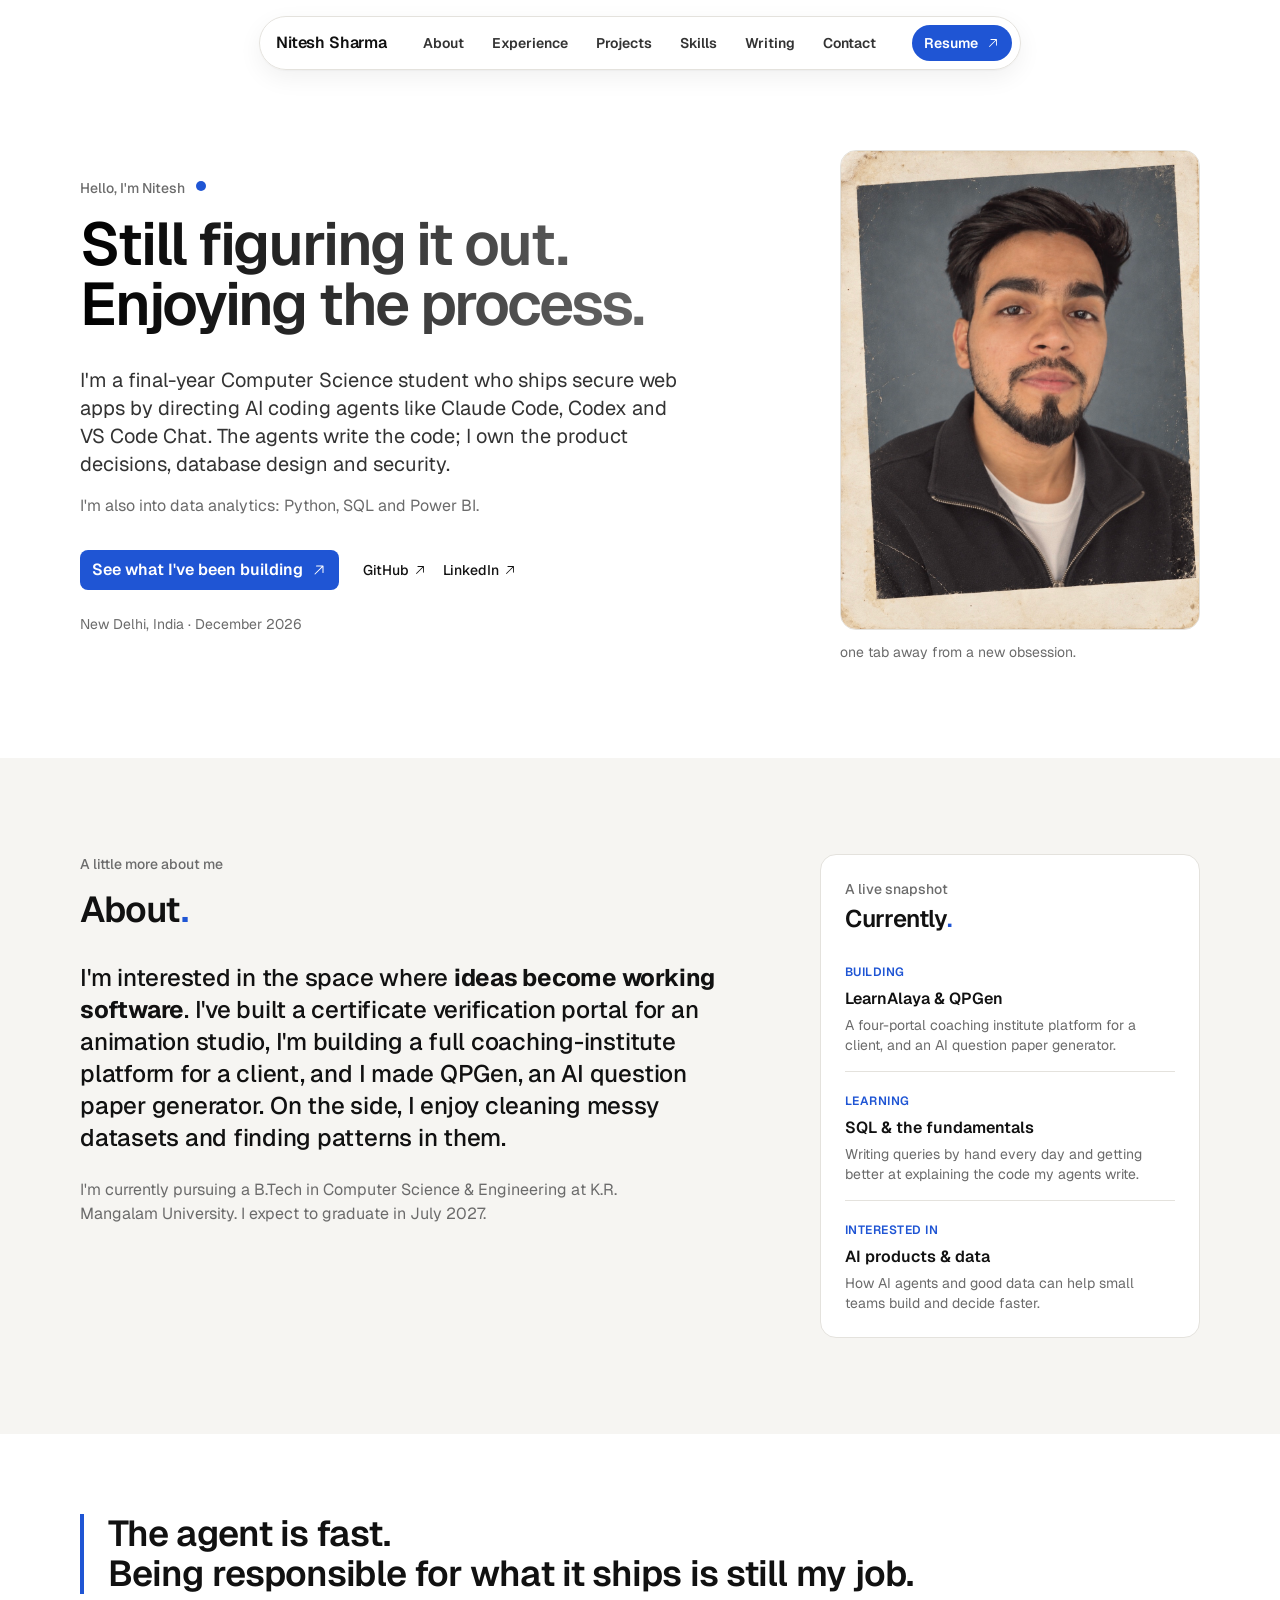
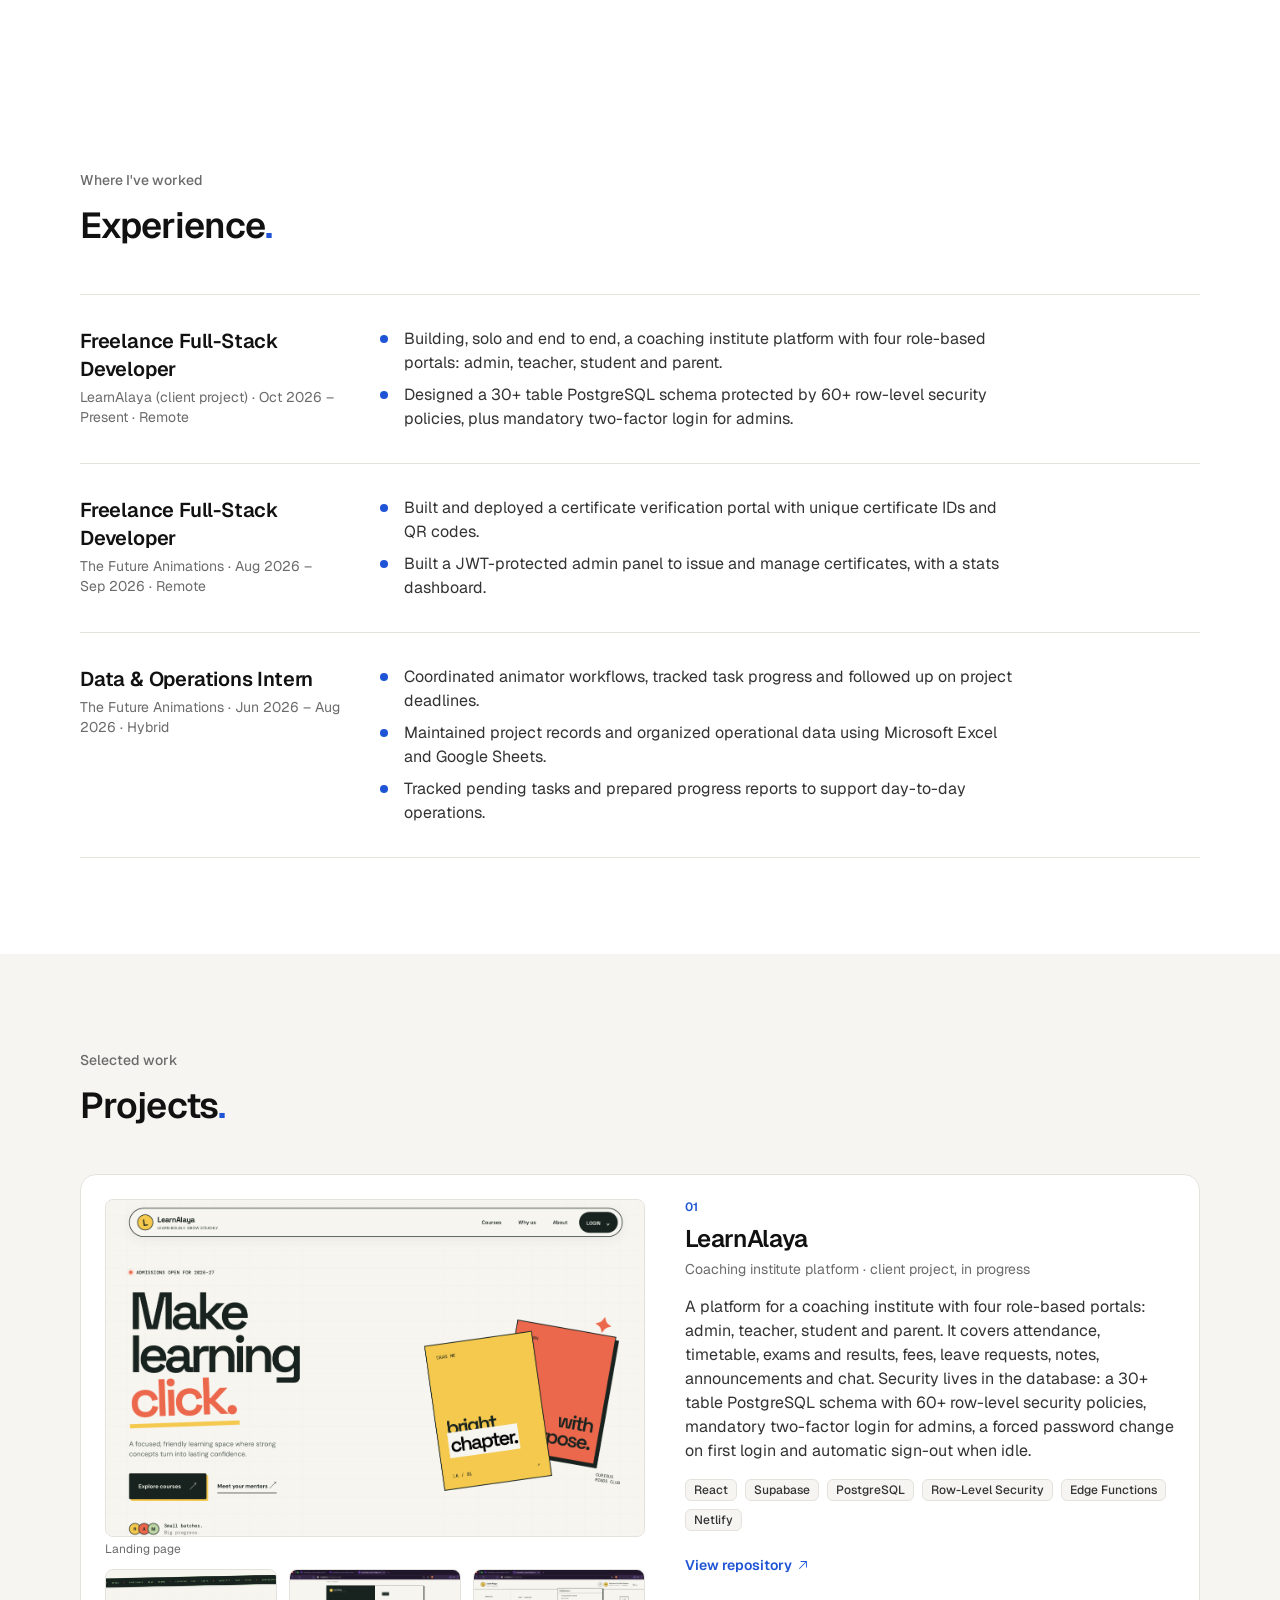
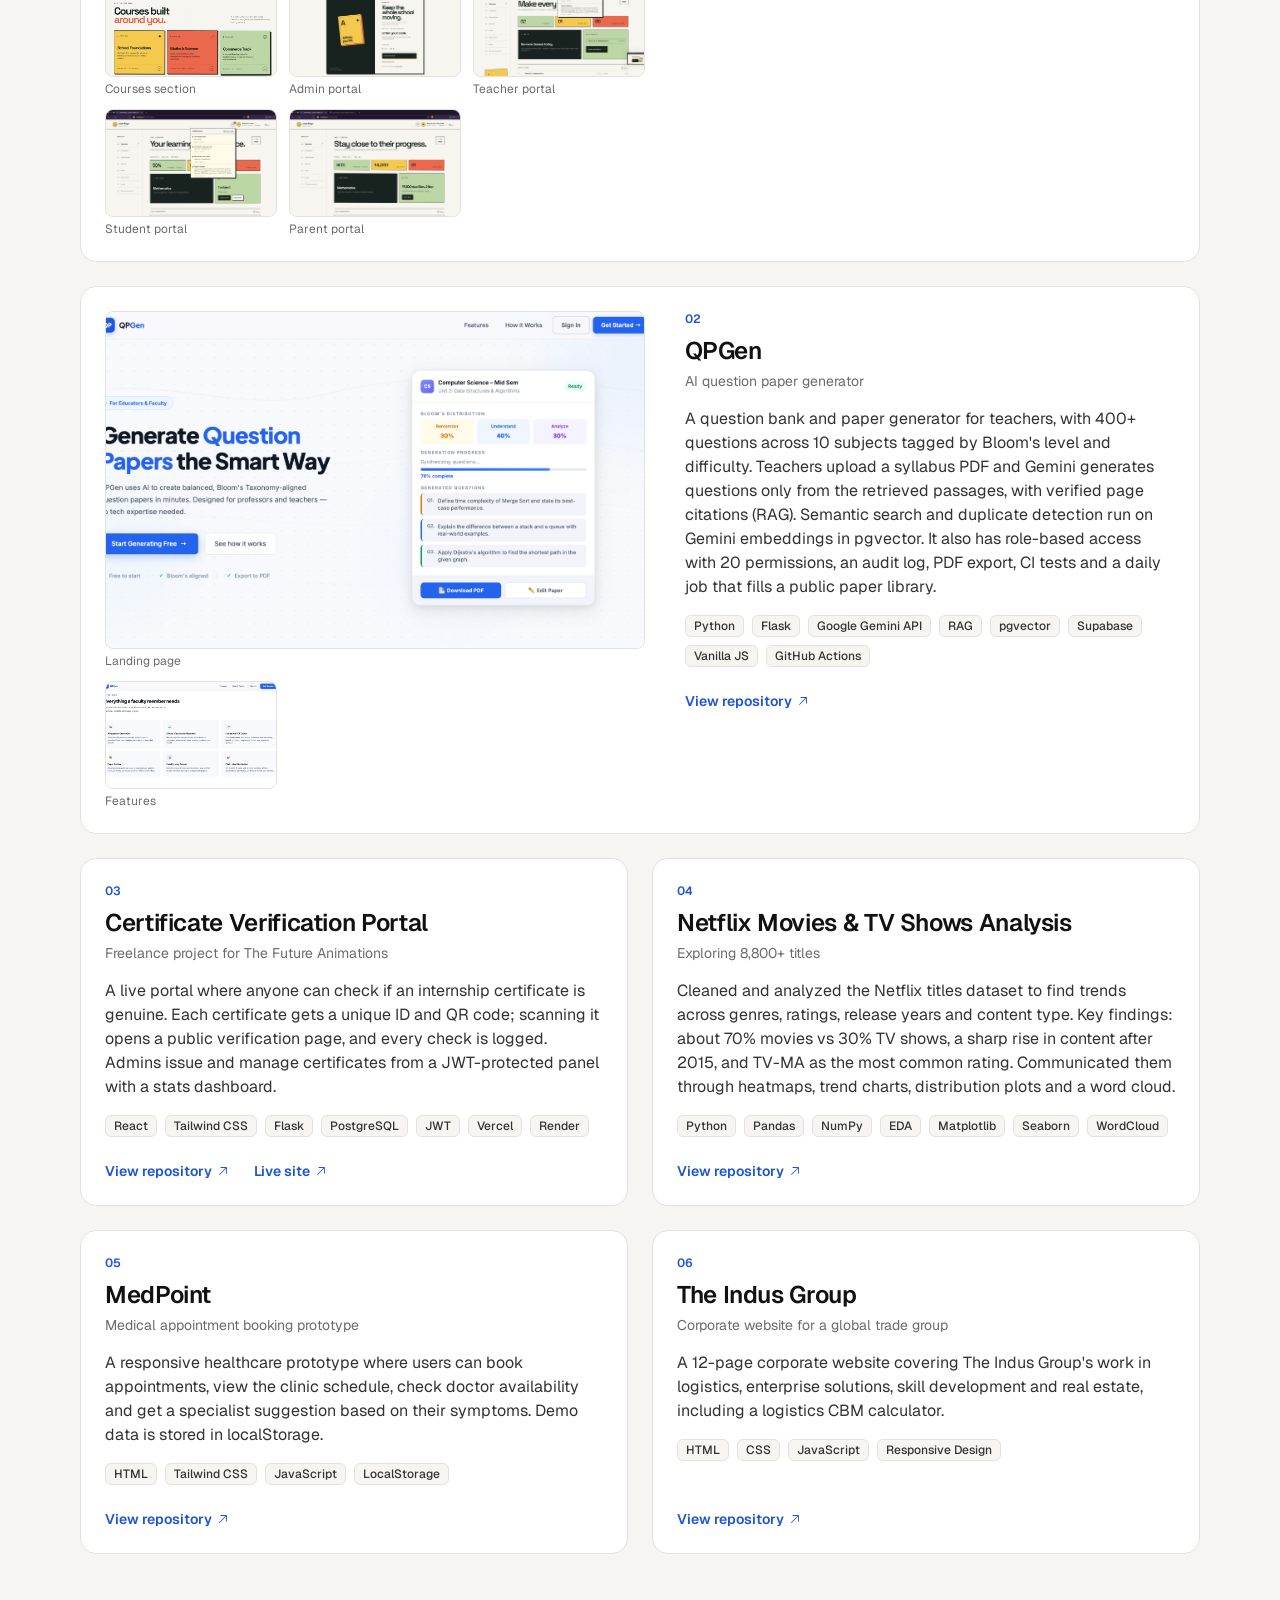
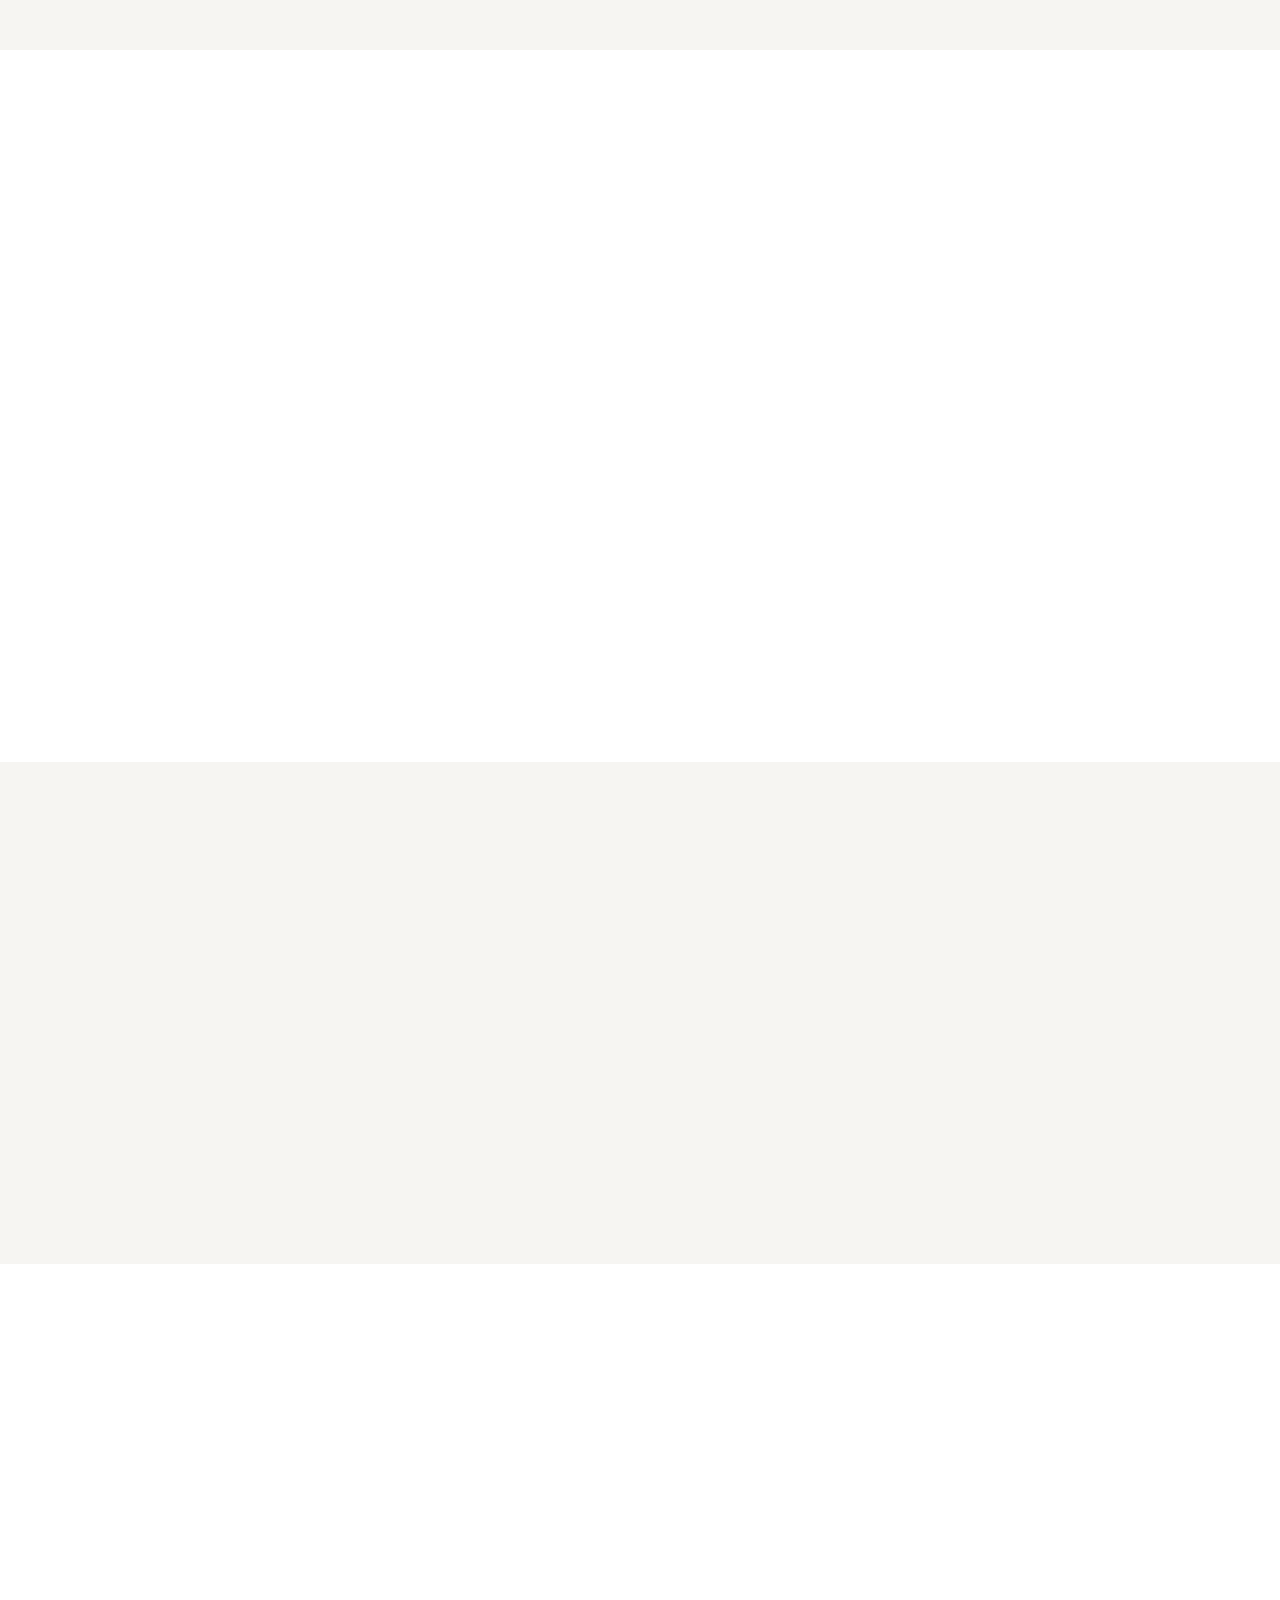
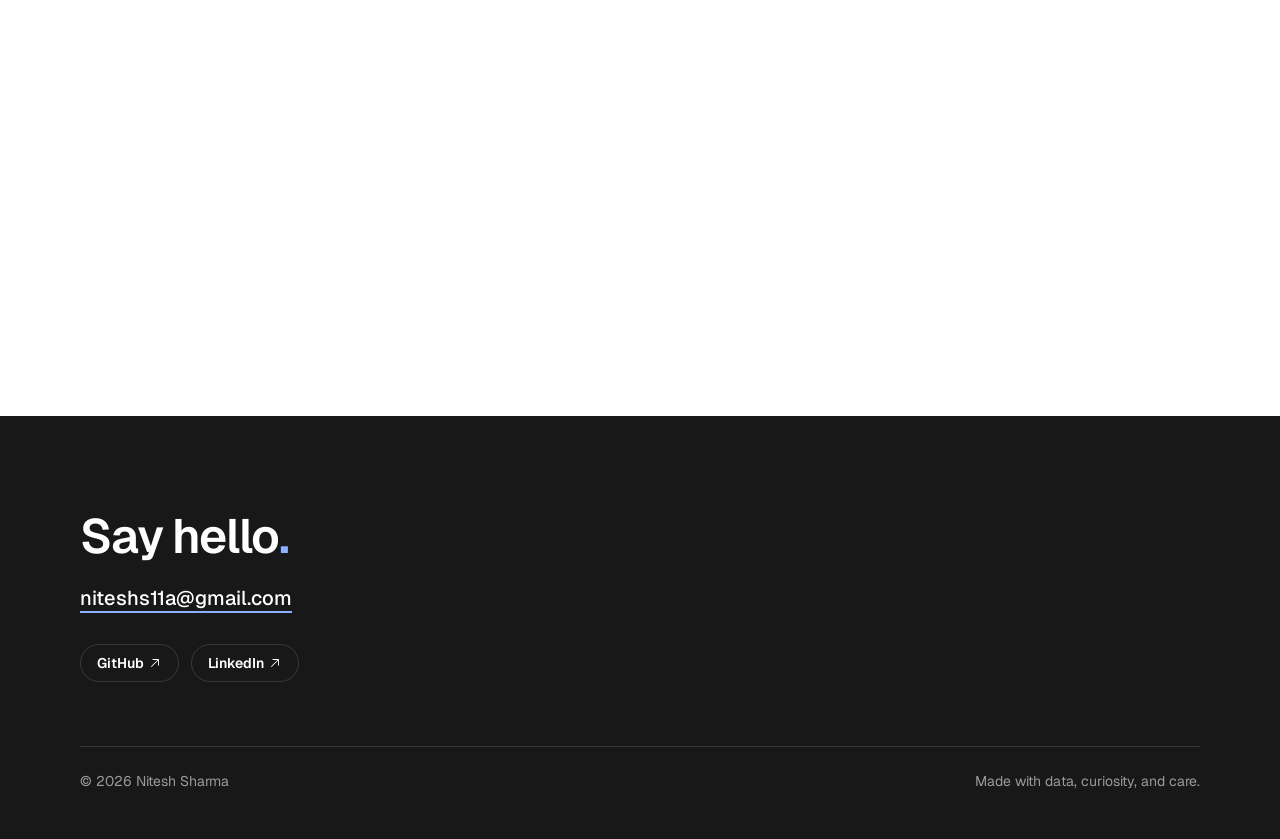
==== commit fdf6cc97: "Refactor code structure for improved readability and maintainability" ====
--- a/index.html
+++ b/index.html
@@ -4,7 +4,7 @@
     <meta charset="UTF-8" />
     <meta name="viewport" content="width=device-width, initial-scale=1" />
     <meta name="description" content="Nitesh Sharma — final-year CS student who ships secure web apps with AI coding agents, and explores data with Python, SQL and Power BI." />
-    <meta name="theme-color" content="#fbfaf6" />
+    <meta name="theme-color" content="#ffffff" />
     <meta property="og:title" content="Nitesh Sharma. A corner of the internet" />
     <meta property="og:description" content="Nitesh Sharma — final-year CS student who ships secure web apps with AI coding agents, and explores data with Python, SQL and Power BI." />
     <meta property="og:type" content="website" />
@@ -14,105 +14,144 @@
     <link rel="preconnect" href="https://fonts.gstatic.com" crossorigin />
     <link href="https://fonts.googleapis.com/css2?family=Geist:wght@400;500;600&display=swap" rel="stylesheet" />
     <link rel="stylesheet" href="styles.css" />
-    <link rel="icon" href="data:image/svg+xml,%3Csvg xmlns='http://www.w3.org/2000/svg' viewBox='0 0 32 32'%3E%3Crect width='32' height='32' fill='%23111111'/%3E%3Crect x='2' y='2' width='18' height='18' fill='%23d7261e'/%3E%3Crect x='22' y='2' width='8' height='18' fill='%23fbfaf6'/%3E%3Crect x='2' y='22' width='10' height='8' fill='%23fbfaf6'/%3E%3Crect x='14' y='22' width='6' height='8' fill='%231f4e9a'/%3E%3Crect x='22' y='22' width='8' height='8' fill='%23e6bc2a'/%3E%3C/svg%3E" />
+    <link rel="icon" href="data:image/svg+xml,%3Csvg xmlns='http://www.w3.org/2000/svg' viewBox='0 0 32 32'%3E%3Crect width='32' height='32' rx='8' fill='%231f55d4'/%3E%3Ctext x='16' y='22' text-anchor='middle' font-family='Arial,sans-serif' font-size='17' font-weight='700' fill='white'%3EN%3C/text%3E%3C/svg%3E" />
   </head>
   <body>
     <a class="skip-link" href="#main-content">Skip to content</a>
     <header class="site-header">
-      <a class="wordmark" href="#me" data-view-link="me" aria-label="Nitesh Sharma home">
-        <span>Nitesh Sharma</span>
-        <small>learning in public, mostly</small>
-      </a>
-      <nav class="view-nav" aria-label="Primary navigation">
-        <button class="view-button is-active" data-view="me" aria-pressed="true">Me</button>
-        <button class="view-button" data-view="work" aria-pressed="false">Work</button>
+      <a class="wordmark" href="#top">Nitesh Sharma</a>
+      <button class="nav-toggle" type="button" aria-expanded="false" aria-controls="site-nav">Menu</button>
+      <nav class="site-nav" id="site-nav" aria-label="Primary navigation">
+        <a href="#about">About</a>
+        <a href="#experience">Experience</a>
+        <a href="#projects">Projects</a>
+        <a href="#skills">Skills</a>
+        <a href="#writing">Writing</a>
+        <a href="#contact">Contact</a>
       </nav>
+      <a class="button-link button-link--small" href="nitesh-details/Nitesh_Sharma_Resume.pdf" target="_blank" rel="noopener" aria-label="View resume">Resume <svg class="icon icon-arrow" viewBox="0 0 256 256" aria-hidden="true" focusable="false"><path d="M200,64V168a8,8,0,0,1-16,0V83.31L69.66,197.66a8,8,0,0,1-11.32-11.32L172.69,72H88a8,8,0,0,1,0-16H192A8,8,0,0,1,200,64Z"/></svg></a>
     </header>
 
     <main id="main-content">
-      <section class="view-panel is-active" data-panel="me" aria-labelledby="me-title">
-        <div class="me-intro">
-          <div class="intro-copy">
+      <section class="hero" id="top" aria-labelledby="hero-title">
+        <div class="container hero-grid">
+          <div class="hero-copy">
             <p class="eyebrow">Hello, I'm Nitesh <span class="eyebrow-dot" role="img" aria-label="spider-sense"></span></p>
-            <h1 id="me-title">Still figuring it out.<br /><em>Enjoying the process.</em></h1>
+            <h1 id="hero-title">Still figuring it out.<br /><em>Enjoying the process.</em></h1>
             <p class="lede">I'm a final-year Computer Science student who ships secure web apps by directing AI coding agents like Claude Code, Codex and VS Code Chat. The agents write the code; I own the product decisions, database design and security.</p>
             <p class="lede lede-small">I'm also into data analytics: Python, SQL and Power BI.</p>
-            <div class="intro-actions">
-              <button class="text-link" data-view-jump="work">See what I've been building <svg class="icon" viewBox="0 0 256 256" aria-hidden="true" focusable="false"><path d="M200,64V168a8,8,0,0,1-16,0V83.31L69.66,197.66a8,8,0,0,1-11.32-11.32L172.69,72H88a8,8,0,0,1,0-16H192A8,8,0,0,1,200,64Z"/></svg></button>
-              <span class="location-note hero-links"><a href="https://github.com/niteshcore" target="_blank" rel="noopener">GitHub <svg class="icon icon-arrow" viewBox="0 0 256 256" aria-hidden="true" focusable="false"><path d="M200,64V168a8,8,0,0,1-16,0V83.31L69.66,197.66a8,8,0,0,1-11.32-11.32L172.69,72H88a8,8,0,0,1,0-16H192A8,8,0,0,1,200,64Z"/></svg></a><a href="https://www.linkedin.com/in/niteshscore/" target="_blank" rel="noopener">LinkedIn <svg class="icon icon-arrow" viewBox="0 0 256 256" aria-hidden="true" focusable="false"><path d="M200,64V168a8,8,0,0,1-16,0V83.31L69.66,197.66a8,8,0,0,1-11.32-11.32L172.69,72H88a8,8,0,0,1,0-16H192A8,8,0,0,1,200,64Z"/></svg></a></span>
-              <span class="location-note">New Delhi, India · <span id="current-date"></span></span>
+            <div class="hero-actions">
+              <a class="button-link" href="#projects">See what I've been building <svg class="icon icon-arrow" viewBox="0 0 256 256" aria-hidden="true" focusable="false"><path d="M200,64V168a8,8,0,0,1-16,0V83.31L69.66,197.66a8,8,0,0,1-11.32-11.32L172.69,72H88a8,8,0,0,1,0-16H192A8,8,0,0,1,200,64Z"/></svg></a>
+              <span class="hero-links"><a href="https://github.com/niteshcore" target="_blank" rel="noopener">GitHub <svg class="icon icon-arrow" viewBox="0 0 256 256" aria-hidden="true" focusable="false"><path d="M200,64V168a8,8,0,0,1-16,0V83.31L69.66,197.66a8,8,0,0,1-11.32-11.32L172.69,72H88a8,8,0,0,1,0-16H192A8,8,0,0,1,200,64Z"/></svg></a><a href="https://www.linkedin.com/in/niteshscore/" target="_blank" rel="noopener">LinkedIn <svg class="icon icon-arrow" viewBox="0 0 256 256" aria-hidden="true" focusable="false"><path d="M200,64V168a8,8,0,0,1-16,0V83.31L69.66,197.66a8,8,0,0,1-11.32-11.32L172.69,72H88a8,8,0,0,1,0-16H192A8,8,0,0,1,200,64Z"/></svg></a></span>
             </div>
+            <p class="location-note">New Delhi, India · <span id="current-date"></span></p>
           </div>
-          <figure class="portrait-wrap">
-            <div class="portrait-frame">
-              <img src="nitesh-details/NiteshPortrait.jpg" alt="Portrait of Nitesh Sharma" />
-              <span class="portrait-caption">somewhere between<br />thinking &amp; doing</span>
-            </div>
+          <figure class="portrait">
+            <img src="nitesh-details/NiteshPortrait.jpg" alt="Portrait of Nitesh Sharma" />
             <figcaption>one tab away from a new obsession.</figcaption>
           </figure>
         </div>
+      </section>
 
-        <div class="section-rule"></div>
-        <section class="currently-section" aria-labelledby="currently-title">
-          <div class="section-heading">
-            <p class="eyebrow">A live snapshot</p>
-            <h2 id="currently-title">Currently<span class="accent">.</span></h2>
-          </div>
-          <div class="snapshot-list" id="snapshot-list"></div>
-        </section>
-
-        <section class="tagline-section">
-          <p class="tagline">The agent is fast.<br />Being responsible for what it ships is still my job.</p>
-        </section>
-
-        <section class="about-strip">
-          <div class="about-label">A little more<br />about me</div>
+      <section class="section section--soft" id="about" aria-labelledby="about-title">
+        <div class="container about-grid">
           <div class="about-copy">
-            <p>I'm interested in the space where <strong>ideas become working software</strong>. I've built a certificate verification portal for an animation studio, I'm building a full coaching-institute platform for a client, and I made QPGen, an AI question paper generator. On the side, I enjoy cleaning messy datasets and finding patterns in them.</p>
+            <p class="eyebrow">A little more about me</p>
+            <h2 id="about-title">About<span class="accent">.</span></h2>
+            <p class="about-lead">I'm interested in the space where <strong>ideas become working software</strong>. I've built a certificate verification portal for an animation studio, I'm building a full coaching-institute platform for a client, and I made QPGen, an AI question paper generator. On the side, I enjoy cleaning messy datasets and finding patterns in them.</p>
             <p>I'm currently pursuing a B.Tech in Computer Science &amp; Engineering at K.R. Mangalam University. I expect to graduate in July 2027.</p>
           </div>
-        </section>
-
-        <section class="thoughts-section thoughts-collapsible" aria-labelledby="writing-title">
-          <button class="thoughts-toggle" type="button" aria-expanded="false" aria-controls="thoughts-content">
-            <span>
-              <span class="eyebrow">Notes, questions &amp; rabbit holes</span>
-              <span class="thoughts-toggle-title" id="writing-title">Thoughts<span class="accent">.</span></span>
-            </span>
-            <span class="thoughts-toggle-icon" aria-hidden="true"><svg class="icon" viewBox="0 0 256 256" focusable="false"><path d="M224,128a8,8,0,0,1-8,8H136v80a8,8,0,0,1-16,0V136H40a8,8,0,0,1,0-16h80V40a8,8,0,0,1,16,0v80h80A8,8,0,0,1,224,128Z"/></svg></span>
-          </button>
-          <div id="thoughts-content" class="thoughts-content" hidden>
-            <p class="thoughts-intro">A place to put things before they disappear. Lessons, observations and unfinished thoughts.</p>
-            <div class="thoughts-list" id="thoughts-list"></div>
-          </div>
-        </section>
-
-      </section>
-
-      <section class="view-panel" data-panel="work" aria-labelledby="work-title" hidden>
-        <div class="view-hero">
-          <p class="eyebrow">The professional side</p>
-          <h1 id="work-title">Things I've <em>Built.</em></h1>
-          <p class="lede">A collection of projects, experiments, and skills picked up by making real things instead of collecting certificates and percentages.</p>
-          <a class="button-link resume-link" href="nitesh-details/Nitesh_Sharma_Resume-3.pdf" target="_blank" rel="noopener" aria-label="View resume">View Resume <svg class="icon icon-arrow" viewBox="0 0 256 256" aria-hidden="true" focusable="false"><path d="M200,64V168a8,8,0,0,1-16,0V83.31L69.66,197.66a8,8,0,0,1-11.32-11.32L172.69,72H88a8,8,0,0,1,0-16H192A8,8,0,0,1,200,64Z"/></svg></a>
-        </div>
-        <section class="experience-section" aria-labelledby="experience-title">
-          <div class="section-heading inline-heading"><div><p class="eyebrow">Where I've worked</p><h2 id="experience-title">Experience<span class="accent">.</span></h2></div></div>
-          <div class="experience-list" id="experience-list"></div>
-        </section>
-        <section class="projects-section" aria-labelledby="projects-title">
-          <div class="section-heading inline-heading"><div><p class="eyebrow">Selected work</p><h2 id="projects-title">Projects<span class="accent">.</span></h2></div><span class="section-aside">click a project to open it</span></div>
-          <div class="projects-list" id="projects-list"></div>
-        </section>
-        <div class="work-grid">
-          <section class="skills-section" aria-labelledby="skills-title"><p class="eyebrow">The toolkit</p><h2 id="skills-title">Skills<span class="accent">.</span></h2><div id="skills-list" class="skills-list"></div></section>
-          <section class="credentials-section" aria-labelledby="education-title"><p class="eyebrow">The groundwork</p><h2 id="education-title">Education &amp; credentials<span class="accent">.</span></h2><div class="education-item"><span class="item-year">Expected July 2027</span><h3>B.Tech Computer Science &amp; Engineering</h3><p>K.R. Mangalam University · Haryana, India</p></div><div class="credential-list" id="credential-list"></div></section>
+          <aside class="snapshot-card" aria-labelledby="currently-title">
+            <p class="eyebrow">A live snapshot</p>
+            <h3 class="snapshot-heading" id="currently-title">Currently<span class="accent">.</span></h3>
+            <div class="snapshot-list" id="snapshot-list"></div>
+          </aside>
         </div>
       </section>
 
+      <div class="tagline-section">
+        <div class="container">
+          <p class="tagline">The agent is fast.<br />Being responsible for what it ships is still my job.</p>
+        </div>
+      </div>
+
+      <section class="section" id="experience" aria-labelledby="experience-title">
+        <div class="container">
+          <div class="section-head">
+            <p class="eyebrow">Where I've worked</p>
+            <h2 id="experience-title">Experience<span class="accent">.</span></h2>
+          </div>
+          <div class="experience-list" id="experience-list"></div>
+        </div>
+      </section>
+
+      <section class="section section--soft" id="projects" aria-labelledby="projects-title">
+        <div class="container">
+          <div class="section-head">
+            <p class="eyebrow">Selected work</p>
+            <h2 id="projects-title">Projects<span class="accent">.</span></h2>
+          </div>
+          <div class="featured-list" id="featured-list"></div>
+          <div class="projects-grid" id="projects-list"></div>
+        </div>
+      </section>
+
+      <section class="section" id="skills" aria-labelledby="skills-title">
+        <div class="container">
+          <div class="section-head">
+            <p class="eyebrow">The toolkit</p>
+            <h2 id="skills-title">Skills<span class="accent">.</span></h2>
+          </div>
+          <div class="skills-list" id="skills-list"></div>
+        </div>
+      </section>
+
+      <section class="section section--soft" id="education" aria-labelledby="education-title">
+        <div class="container education-grid">
+          <div>
+            <div class="section-head">
+              <p class="eyebrow">The groundwork</p>
+              <h2 id="education-title">Education &amp; credentials<span class="accent">.</span></h2>
+            </div>
+            <div class="education-card">
+              <span class="item-year">Expected July 2027</span>
+              <h3>B.Tech Computer Science &amp; Engineering</h3>
+              <p>K.R. Mangalam University · Gurugram, Haryana</p>
+            </div>
+          </div>
+          <div class="credential-list" id="credential-list"></div>
+        </div>
+      </section>
+
+      <section class="section" id="writing" aria-labelledby="writing-title">
+        <div class="container">
+          <div class="section-head">
+            <p class="eyebrow">Notes, questions &amp; rabbit holes</p>
+            <h2 id="writing-title">Thoughts<span class="accent">.</span></h2>
+            <p class="section-intro">A place to put things before they disappear. Lessons, observations and unfinished thoughts.</p>
+          </div>
+          <div class="thoughts-list" id="thoughts-list"></div>
+        </div>
+      </section>
     </main>
 
-    <footer class="site-footer"><span>© <span id="year">2026</span> Nitesh Sharma</span><span>Made with data, curiosity, and care.</span><span class="social-links"><a href="https://github.com/niteshcore" target="_blank" rel="noopener">GitHub <svg class="icon icon-arrow" viewBox="0 0 256 256" aria-hidden="true" focusable="false"><path d="M200,64V168a8,8,0,0,1-16,0V83.31L69.66,197.66a8,8,0,0,1-11.32-11.32L172.69,72H88a8,8,0,0,1,0-16H192A8,8,0,0,1,200,64Z"/></svg></a><a href="https://www.linkedin.com/in/niteshscore/" target="_blank" rel="noopener">LinkedIn <svg class="icon icon-arrow" viewBox="0 0 256 256" aria-hidden="true" focusable="false"><path d="M200,64V168a8,8,0,0,1-16,0V83.31L69.66,197.66a8,8,0,0,1-11.32-11.32L172.69,72H88a8,8,0,0,1,0-16H192A8,8,0,0,1,200,64Z"/></svg></a><a href="mailto:niteshs11a@gmail.com">Say hello <svg class="icon icon-arrow" viewBox="0 0 256 256" aria-hidden="true" focusable="false"><path d="M200,64V168a8,8,0,0,1-16,0V83.31L69.66,197.66a8,8,0,0,1-11.32-11.32L172.69,72H88a8,8,0,0,1,0-16H192A8,8,0,0,1,200,64Z"/></svg></a></span></footer>
+    <footer class="site-footer" id="contact">
+      <div class="container">
+        <div class="contact-block">
+          <h2 class="contact-title">Say hello<span class="accent">.</span></h2>
+          <a class="contact-email" href="mailto:niteshs11a@gmail.com">niteshs11a@gmail.com</a>
+          <div class="social-links">
+            <a href="https://github.com/niteshcore" target="_blank" rel="noopener">GitHub <svg class="icon icon-arrow" viewBox="0 0 256 256" aria-hidden="true" focusable="false"><path d="M200,64V168a8,8,0,0,1-16,0V83.31L69.66,197.66a8,8,0,0,1-11.32-11.32L172.69,72H88a8,8,0,0,1,0-16H192A8,8,0,0,1,200,64Z"/></svg></a>
+            <a href="https://www.linkedin.com/in/niteshscore/" target="_blank" rel="noopener">LinkedIn <svg class="icon icon-arrow" viewBox="0 0 256 256" aria-hidden="true" focusable="false"><path d="M200,64V168a8,8,0,0,1-16,0V83.31L69.66,197.66a8,8,0,0,1-11.32-11.32L172.69,72H88a8,8,0,0,1,0-16H192A8,8,0,0,1,200,64Z"/></svg></a>
+          </div>
+        </div>
+        <div class="footer-bottom">
+          <span>© <span id="year">2026</span> Nitesh Sharma</span>
+          <span>Made with data, curiosity, and care.</span>
+        </div>
+      </div>
+    </footer>
+
     <div class="lightbox" id="lightbox" role="dialog" aria-modal="true" aria-label="Enlarged project image" hidden>
       <button class="lightbox-close" type="button" aria-label="Close image"><svg class="icon" viewBox="0 0 256 256" aria-hidden="true" focusable="false"><path d="M205.66,194.34a8,8,0,0,1-11.32,11.32L128,139.31,61.66,205.66a8,8,0,0,1-11.32-11.32L116.69,128,50.34,61.66A8,8,0,0,1,61.66,50.34L128,116.69l66.34-66.35a8,8,0,0,1,11.32,11.32L139.31,128Z"/></svg></button>
       <img id="lightbox-image" alt="" />
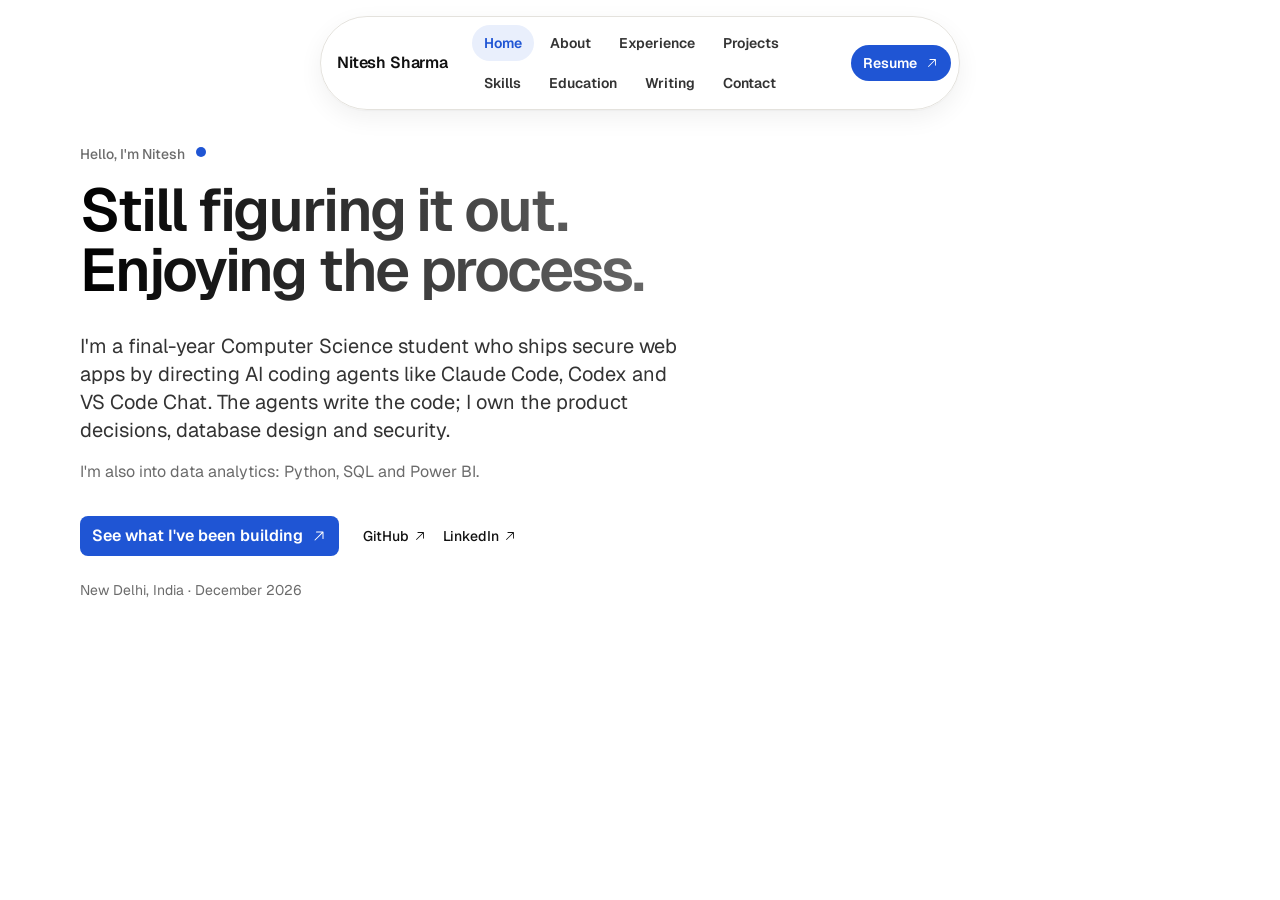
==== commit 8fed54d8: "Enhance navigation and section transitions for improved user experience" ====
--- a/index.html
+++ b/index.html
@@ -22,10 +22,12 @@
       <a class="wordmark" href="#top">Nitesh Sharma</a>
       <button class="nav-toggle" type="button" aria-expanded="false" aria-controls="site-nav">Menu</button>
       <nav class="site-nav" id="site-nav" aria-label="Primary navigation">
+        <a href="#top" aria-current="true">Home</a>
         <a href="#about">About</a>
         <a href="#experience">Experience</a>
         <a href="#projects">Projects</a>
         <a href="#skills">Skills</a>
+        <a href="#education">Education</a>
         <a href="#writing">Writing</a>
         <a href="#contact">Contact</a>
       </nav>
@@ -33,8 +35,8 @@
     </header>
 
     <main id="main-content">
-      <section class="hero" id="top" aria-labelledby="hero-title">
-        <div class="container hero-grid">
+      <section class="hero page-section is-active" id="top" data-page-section="top" aria-labelledby="hero-title">
+        <div class="container">
           <div class="hero-copy">
             <p class="eyebrow">Hello, I'm Nitesh <span class="eyebrow-dot" role="img" aria-label="spider-sense"></span></p>
             <h1 id="hero-title">Still figuring it out.<br /><em>Enjoying the process.</em></h1>
@@ -46,14 +48,10 @@
             </div>
             <p class="location-note">New Delhi, India · <span id="current-date"></span></p>
           </div>
-          <figure class="portrait">
-            <img src="nitesh-details/NiteshPortrait.jpg" alt="Portrait of Nitesh Sharma" />
-            <figcaption>one tab away from a new obsession.</figcaption>
-          </figure>
         </div>
       </section>
 
-      <section class="section section--soft" id="about" aria-labelledby="about-title">
+      <section class="section section--soft page-section" id="about" data-page-section="about" aria-labelledby="about-title">
         <div class="container about-grid">
           <div class="about-copy">
             <p class="eyebrow">A little more about me</p>
@@ -69,13 +67,13 @@
         </div>
       </section>
 
-      <div class="tagline-section">
+      <div class="tagline-section page-section" data-page-section="about" aria-hidden="true">
         <div class="container">
           <p class="tagline">The agent is fast.<br />Being responsible for what it ships is still my job.</p>
         </div>
       </div>
 
-      <section class="section" id="experience" aria-labelledby="experience-title">
+      <section class="section page-section" id="experience" data-page-section="experience" aria-labelledby="experience-title">
         <div class="container">
           <div class="section-head">
             <p class="eyebrow">Where I've worked</p>
@@ -85,7 +83,7 @@
         </div>
       </section>
 
-      <section class="section section--soft" id="projects" aria-labelledby="projects-title">
+      <section class="section section--soft page-section" id="projects" data-page-section="projects" aria-labelledby="projects-title">
         <div class="container">
           <div class="section-head">
             <p class="eyebrow">Selected work</p>
@@ -96,7 +94,7 @@
         </div>
       </section>
 
-      <section class="section" id="skills" aria-labelledby="skills-title">
+      <section class="section page-section" id="skills" data-page-section="skills" aria-labelledby="skills-title">
         <div class="container">
           <div class="section-head">
             <p class="eyebrow">The toolkit</p>
@@ -106,7 +104,7 @@
         </div>
       </section>
 
-      <section class="section section--soft" id="education" aria-labelledby="education-title">
+      <section class="section section--soft page-section" id="education" data-page-section="education" aria-labelledby="education-title">
         <div class="container education-grid">
           <div>
             <div class="section-head">
@@ -123,7 +121,7 @@
         </div>
       </section>
 
-      <section class="section" id="writing" aria-labelledby="writing-title">
+      <section class="section page-section" id="writing" data-page-section="writing" aria-labelledby="writing-title">
         <div class="container">
           <div class="section-head">
             <p class="eyebrow">Notes, questions &amp; rabbit holes</p>
@@ -135,10 +133,10 @@
       </section>
     </main>
 
-    <footer class="site-footer" id="contact">
+    <footer class="site-footer page-section" id="contact" data-page-section="contact" aria-labelledby="contact-title">
       <div class="container">
         <div class="contact-block">
-          <h2 class="contact-title">Say hello<span class="accent">.</span></h2>
+          <h2 class="contact-title" id="contact-title">Say hello<span class="accent">.</span></h2>
           <a class="contact-email" href="mailto:niteshs11a@gmail.com">niteshs11a@gmail.com</a>
           <div class="social-links">
             <a href="https://github.com/niteshcore" target="_blank" rel="noopener">GitHub <svg class="icon icon-arrow" viewBox="0 0 256 256" aria-hidden="true" focusable="false"><path d="M200,64V168a8,8,0,0,1-16,0V83.31L69.66,197.66a8,8,0,0,1-11.32-11.32L172.69,72H88a8,8,0,0,1,0-16H192A8,8,0,0,1,200,64Z"/></svg></a>
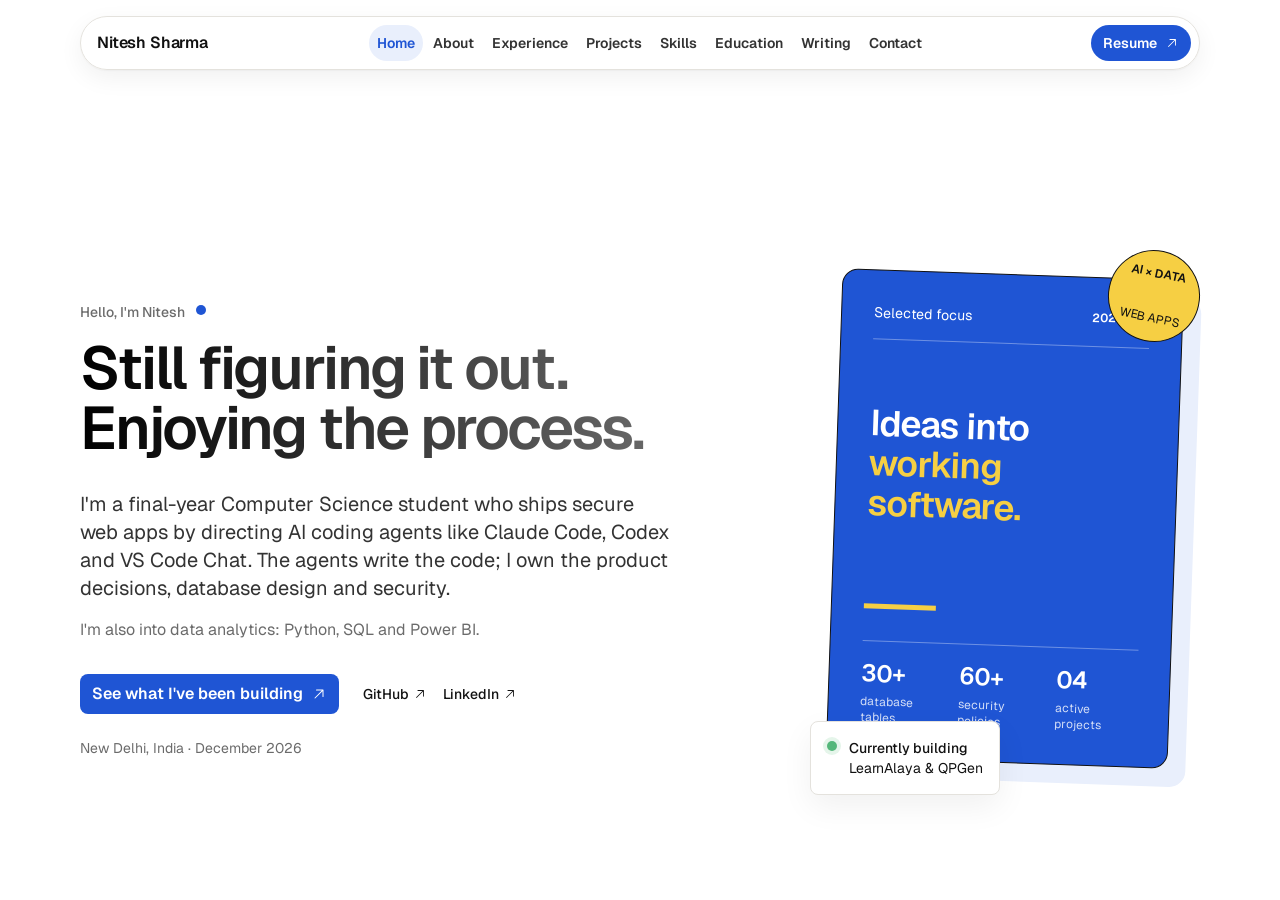
==== commit 05aaa7f4: "Enhance hero section layout and styling for improved visual appeal and responsiveness" ====
--- a/index.html
+++ b/index.html
@@ -36,7 +36,7 @@
 
     <main id="main-content">
       <section class="hero page-section is-active" id="top" data-page-section="top" aria-labelledby="hero-title">
-        <div class="container">
+        <div class="container hero-grid">
           <div class="hero-copy">
             <p class="eyebrow">Hello, I'm Nitesh <span class="eyebrow-dot" role="img" aria-label="spider-sense"></span></p>
             <h1 id="hero-title">Still figuring it out.<br /><em>Enjoying the process.</em></h1>
@@ -47,6 +47,23 @@
               <span class="hero-links"><a href="https://github.com/niteshcore" target="_blank" rel="noopener">GitHub <svg class="icon icon-arrow" viewBox="0 0 256 256" aria-hidden="true" focusable="false"><path d="M200,64V168a8,8,0,0,1-16,0V83.31L69.66,197.66a8,8,0,0,1-11.32-11.32L172.69,72H88a8,8,0,0,1,0-16H192A8,8,0,0,1,200,64Z"/></svg></a><a href="https://www.linkedin.com/in/niteshscore/" target="_blank" rel="noopener">LinkedIn <svg class="icon icon-arrow" viewBox="0 0 256 256" aria-hidden="true" focusable="false"><path d="M200,64V168a8,8,0,0,1-16,0V83.31L69.66,197.66a8,8,0,0,1-11.32-11.32L172.69,72H88a8,8,0,0,1,0-16H192A8,8,0,0,1,200,64Z"/></svg></a></span>
             </div>
             <p class="location-note">New Delhi, India · <span id="current-date"></span></p>
+          </div>
+          <div class="hero-visual" aria-label="A snapshot of Nitesh's work">
+            <div class="hero-panel">
+              <div class="hero-panel-top"><span>Selected focus</span><strong>2026 / 27</strong></div>
+              <p class="hero-panel-title">Ideas into<br /><em>working software.</em></p>
+              <div class="hero-panel-rule"></div>
+              <div class="hero-metrics">
+                <div><strong>30+</strong><span>database tables</span></div>
+                <div><strong>60+</strong><span>security policies</span></div>
+                <div><strong>04</strong><span>active projects</span></div>
+              </div>
+            </div>
+            <div class="hero-note">
+              <span class="hero-note-dot"></span>
+              <div><strong>Currently building</strong><br />LearnAlaya &amp; QPGen</div>
+            </div>
+            <div class="hero-stamp">AI × DATA<br /><span>WEB APPS</span></div>
           </div>
         </div>
       </section>
